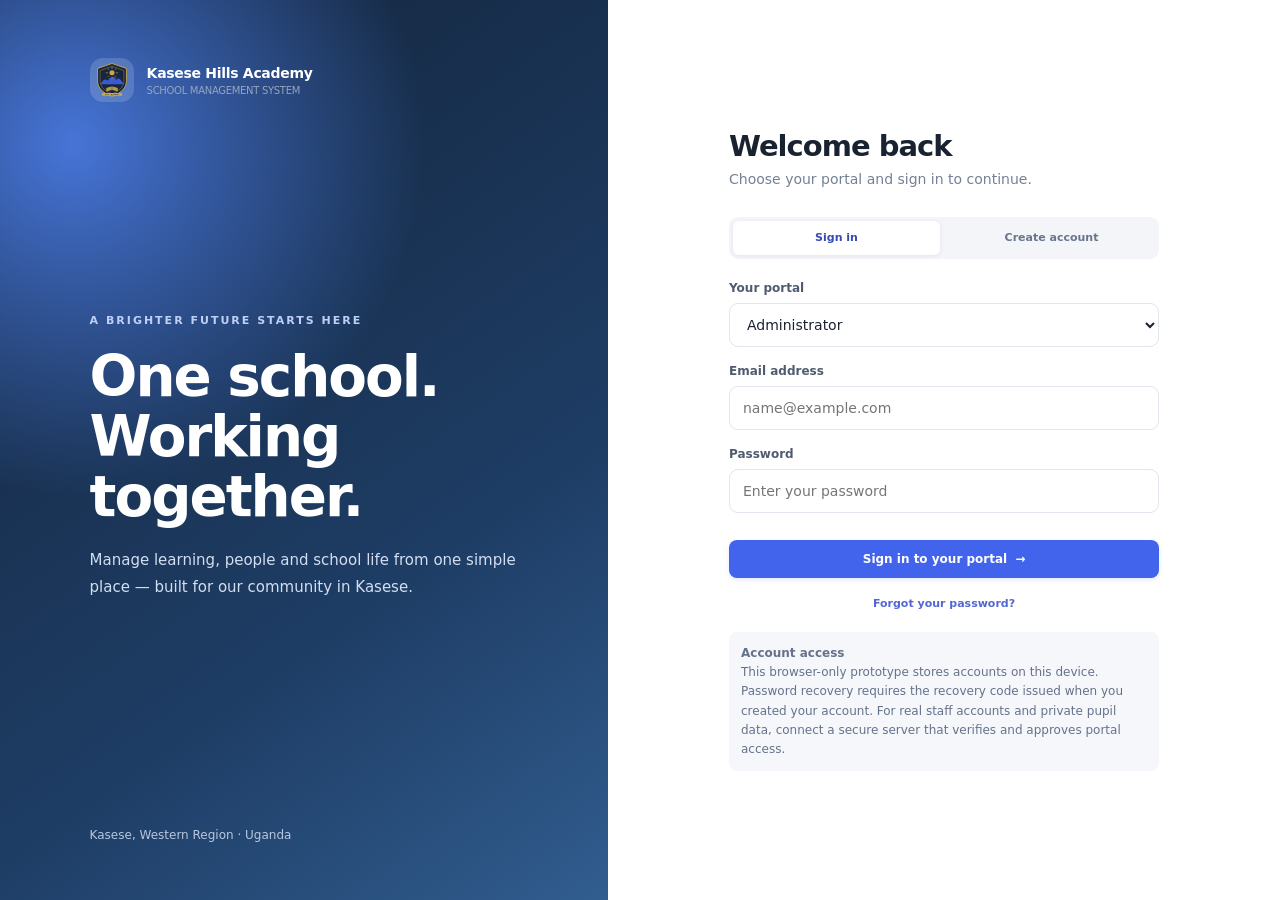
==== index.html @ 8a149b99 "edited edited" ====
<!doctype html>
<!--
  index.html — Kasese Hills Academy School Management System
  ============================================================
  This is the LOGIN / LANDING PAGE for the entire system.

  How it works:
  - shared.js is loaded first — it injects the CSS and defines all
    shared functions (auth, pages, modals, utilities).
  - initLogin() is called at the bottom of this file.
  - If the user already has an active session (sessionStorage), they
    are redirected straight to their portal without seeing this screen.
  - On successful sign-in or sign-up, saveLogin() redirects the browser
    to the matching portal-{role}.html file.

  Portal files:
    portal-admin.html       — Administrator
    portal-registrar.html   — Registrar (Admissions)
    portal-dos.html         — Director of Studies
    portal-accountant.html  — School Accountant
    portal-property.html    — Property Department
    portal-boarding.html    — Boarding & Hostel
-->
<html lang="en">
<head>
  <meta charset="utf-8">
  <meta name="viewport" content="width=device-width, initial-scale=1">
  <!-- Theme colour shown in the browser chrome on mobile -->
  <meta name="theme-color" content="#17263d">
  <title>Kasese Hills Academy | Sign In</title>
  <!--
    shared.js injects all CSS at runtime (see the injectStyles() IIFE at the
    top of that file), so no <style> block is needed here.
  -->
  <script src="shared.js"></script>
</head>
<body>
  <!--
    #root — the single mount point.
    loginScreen() (defined in shared.js) renders the full login UI into here.
  -->
  <div id="root"></div>

  <script>
    /*
     * Entry point for the login page.
     * initLogin() is defined in shared.js. It checks for an existing session
     * and either redirects to the correct portal or renders the login form.
     */
    initLogin();
  </script>
</body>
</html>
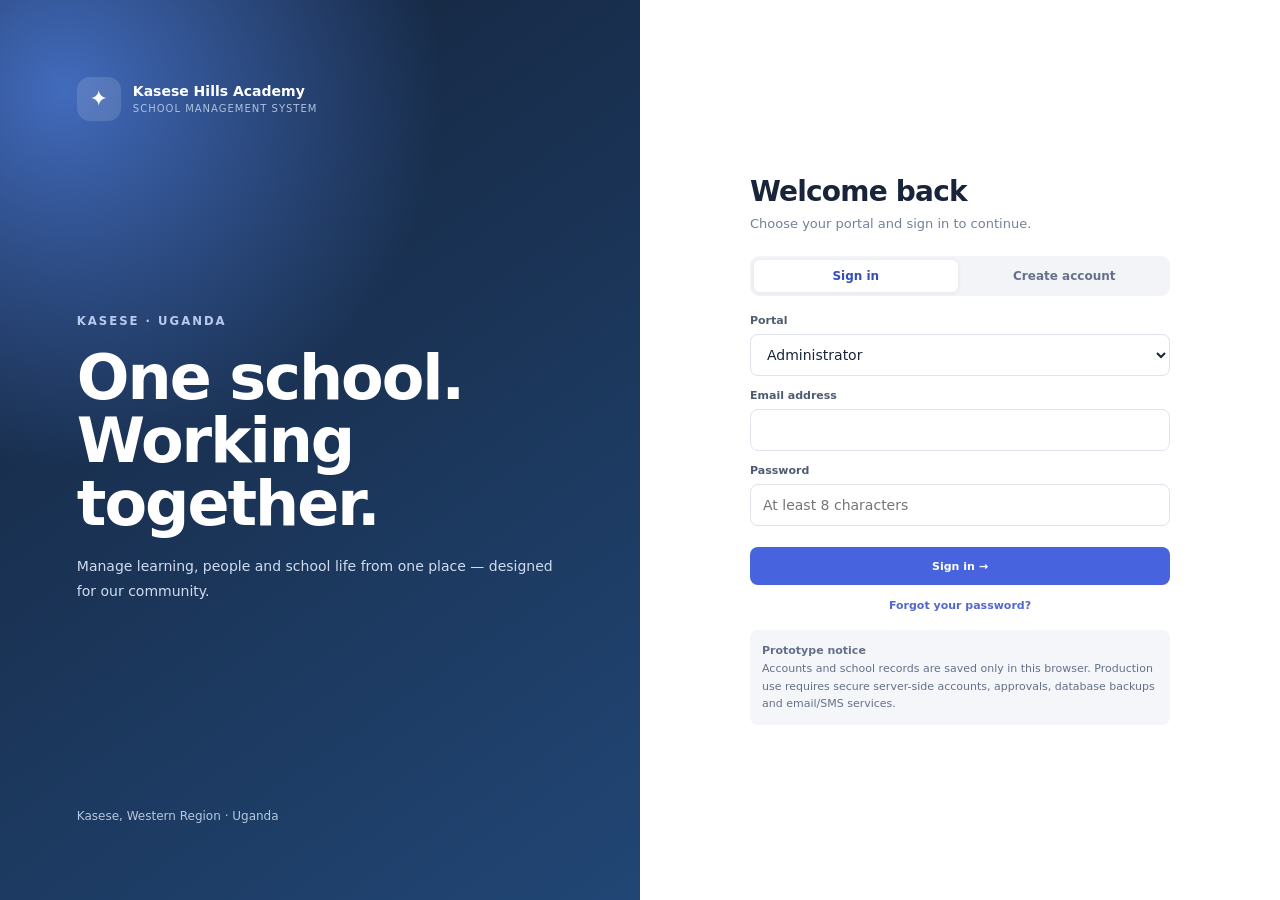
==== commit 244a8a8e: "edited edited" ====
--- a/index.html
+++ b/index.html
@@ -1,53 +1,288 @@
 <!doctype html>
-<!--
-  index.html — Kasese Hills Academy School Management System
-  ============================================================
-  This is the LOGIN / LANDING PAGE for the entire system.
-
-  How it works:
-  - shared.js is loaded first — it injects the CSS and defines all
-    shared functions (auth, pages, modals, utilities).
-  - initLogin() is called at the bottom of this file.
-  - If the user already has an active session (sessionStorage), they
-    are redirected straight to their portal without seeing this screen.
-  - On successful sign-in or sign-up, saveLogin() redirects the browser
-    to the matching portal-{role}.html file.
-
-  Portal files:
-    portal-admin.html       — Administrator
-    portal-registrar.html   — Registrar (Admissions)
-    portal-dos.html         — Director of Studies
-    portal-accountant.html  — School Accountant
-    portal-property.html    — Property Department
-    portal-boarding.html    — Boarding & Hostel
--->
 <html lang="en">
 <head>
   <meta charset="utf-8">
   <meta name="viewport" content="width=device-width, initial-scale=1">
-  <!-- Theme colour shown in the browser chrome on mobile -->
-  <meta name="theme-color" content="#17263d">
-  <title>Kasese Hills Academy | Sign In</title>
-  <!--
-    shared.js injects all CSS at runtime (see the injectStyles() IIFE at the
-    top of that file), so no <style> block is needed here.
-  -->
-  <script src="shared.js"></script>
+  <meta name="theme-color" content="#f6f7fb">
+  <title>Kasese Hills Academy | School Management</title>
+  <style>
+    :root{--ink:#17243a;--muted:#748198;--line:#e6eaf1;--paper:#fff;--canvas:#f6f7fb;--navy:#17263d;--blue:#4863de;--blue-soft:#eef1ff;--green:#168560;--green-soft:#e8f7f0;--amber:#a97015;--amber-soft:#fff5e5;--red:#bd4a4a;--red-soft:#fff0ef;--shadow:0 8px 26px #2034540b;font-family:Inter,ui-sans-serif,system-ui,-apple-system,BlinkMacSystemFont,"Segoe UI",sans-serif}
+    *{box-sizing:border-box}body{margin:0;color:var(--ink);background:var(--canvas);font-size:14px}button,input,select,textarea{font:inherit}button{cursor:pointer}button:disabled{cursor:not-allowed;opacity:.5}
+    .login{min-height:100vh;display:grid;grid-template-columns:1fr 1fr;background:#fff}.welcome{display:flex;flex-direction:column;justify-content:space-between;padding:clamp(28px,6vw,78px);color:white;background:radial-gradient(circle at 10% 10%,#426bbd 0,transparent 38%),linear-gradient(145deg,#14233a,#214675)}.brand{display:flex;gap:12px;align-items:center;font-weight:750}.crest{width:44px;height:44px;display:grid;place-items:center;border-radius:13px;background:#ffffff21;color:white;font-size:22px}.brand small{display:block;margin-top:4px;color:#afc2dc;font-size:10px;font-weight:500;letter-spacing:1px}.welcome-copy{max-width:480px}.welcome-copy small{color:#b9caef;text-transform:uppercase;letter-spacing:2px;font-weight:700}.welcome-copy h1{margin:18px 0;font-size:clamp(38px,5vw,62px);line-height:1.02;letter-spacing:-2px}.welcome-copy p{color:#d0ddf0;line-height:1.8}.welcome footer{color:#b7c8df;font-size:12px}.auth-wrap{display:grid;place-items:center;padding:35px 24px}.auth-card{width:min(100%,420px)}.auth-card h2{margin:0 0 8px;font-size:28px;letter-spacing:-.8px}.sub{margin:0 0 25px;color:var(--muted);font-size:13px}.auth-tabs{display:flex;gap:5px;padding:4px;margin-bottom:18px;border-radius:9px;background:#f2f4f8}.auth-tabs button{flex:1;padding:9px;border:0;border-radius:6px;color:#657187;background:transparent;font-size:12px;font-weight:650}.auth-tabs button.active{color:#344dbb;background:#fff;box-shadow:0 1px 5px #17263d13}
+    .field{display:grid;gap:7px;margin:13px 0}.field label{color:#4f5c70;font-size:11px;font-weight:650}.field input,.field select,.field textarea{width:100%;min-height:42px;padding:10px 12px;border:1px solid #dfe4ec;border-radius:8px;outline:0;color:var(--ink);background:white}.field textarea{min-height:82px;resize:vertical}.field input:focus,.field select:focus,.field textarea:focus{border-color:#8999eb;box-shadow:0 0 0 3px #edf0ff}.hint{color:var(--muted);font-size:10px;line-height:1.5}.auth-error{padding:10px 12px;border-radius:7px;color:var(--red);background:var(--red-soft);font-size:12px;line-height:1.5}.auth-note{margin-top:17px;padding:12px;border-radius:8px;color:#647087;background:#f4f6fa;font-size:11px;line-height:1.6}.btn{display:inline-flex;align-items:center;justify-content:center;gap:7px;min-height:38px;padding:0 13px;border:1px solid transparent;border-radius:8px;color:#fff;background:var(--blue);font-size:11px;font-weight:700}.btn:hover{background:#354fcd}.btn.full{width:100%;margin-top:8px}.btn.secondary{border-color:var(--line);color:#536078;background:#fff}.btn.secondary:hover{background:#f8f9fc}.btn.danger{border-color:#f3d6d4;color:var(--red);background:#fff}.btn.small{min-height:30px;padding:0 9px;font-size:10px}
+    .auth-link{display:block;margin:13px auto 0;border:0;color:#5367d1;background:transparent;font-size:11px;font-weight:650}.codebox{margin:17px 0;padding:17px;border:1px dashed #9baaf4;border-radius:9px;color:#263b77;background:#f5f6ff;text-align:center;font-size:19px;font-weight:750;letter-spacing:1px;overflow-wrap:anywhere}.warn{padding:11px 13px;border-radius:8px;color:#795923;background:#fff7e8;font-size:11px;line-height:1.6}
+    .app{min-height:100vh}.sidebar{position:fixed;inset:0 auto 0 0;z-index:5;display:flex;flex-direction:column;width:246px;padding:18px 13px 14px;color:#dce4f1;background:var(--navy);transition:transform .2s}.sidebar .brand{padding:0 7px 18px;border-bottom:1px solid #ffffff1b;font-size:12px}.sidebar .crest{width:39px;height:39px;background:#314b70}.portal-name{margin:17px 9px 9px;color:#9cabc0;text-transform:uppercase;letter-spacing:1.5px;font-size:10px;font-weight:700}.nav-list{overflow:auto}.nav-group{padding:12px 9px 4px;color:#8193ad;text-transform:uppercase;letter-spacing:1.1px;font-size:9px;font-weight:750}.nav-item{width:100%;display:flex;align-items:center;gap:10px;padding:9px;border:0;border-radius:7px;margin:2px 0;text-align:left;color:#bac5d6;background:transparent;font-size:11px}.nav-item:hover{color:white;background:#ffffff10}.nav-item.active{color:white;background:#2b3d59;box-shadow:inset 3px 0 #8296ff}.nav-ico{width:18px;text-align:center;font-size:14px}.side-bottom{margin-top:auto;padding-top:10px;border-top:1px solid #ffffff1b}.user-mini{display:flex;align-items:center;gap:9px;padding:8px 5px 11px}.avatar{width:34px;height:34px;flex:0 0 auto;display:grid;place-items:center;border-radius:50%;overflow:hidden;color:#354ba6;background:#e9ecff;font-size:10px;font-weight:750}.avatar img{width:100%;height:100%;object-fit:cover}.user-mini strong{display:block;color:#fff;font-size:11px}.user-mini small{display:block;margin-top:3px;color:#9babc1;font-size:9px}.main{min-height:100vh;margin-left:246px}.topbar{height:64px;display:flex;align-items:center;justify-content:space-between;padding:0 27px;border-bottom:1px solid var(--line);background:#fff}.top-left,.top-right{display:flex;align-items:center;gap:10px}.crumb{color:var(--muted);font-size:11px}.crumb strong{color:var(--ink)}.icon-btn{width:33px;height:33px;border:1px solid var(--line);border-radius:8px;color:#58677d;background:#fff}.mobile-menu{display:none}.back-btn:disabled{opacity:.45}.today{color:var(--muted);font-size:10px}.content{max-width:1500px;padding:26px 28px 42px;margin:auto}.page-head{display:flex;align-items:flex-end;justify-content:space-between;gap:14px;margin-bottom:19px}.page-head h1{margin:0;font-size:23px;letter-spacing:-.6px}.page-head p{margin:5px 0 0;color:var(--muted);font-size:11px}.actions{display:flex;gap:8px}.stats{display:grid;grid-template-columns:repeat(4,minmax(0,1fr));gap:12px;margin-bottom:15px}.stat,.panel{min-width:0;border:1px solid #edf0f4;border-radius:10px;background:var(--paper);box-shadow:var(--shadow)}.stat{padding:15px}.stat-label{color:var(--muted);font-size:10px}.stat strong{display:block;margin:9px 0 5px;font-size:22px;letter-spacing:-.5px}.stat small{color:#909aac;font-size:9px}.grid2{display:grid;grid-template-columns:minmax(0,1.5fr) minmax(255px,.8fr);gap:14px;margin-bottom:14px}.panel{padding:16px}.panel-head{display:flex;align-items:center;justify-content:space-between;gap:10px;margin-bottom:13px}.panel-head h2{margin:0;font-size:13px}.panel-head small{color:var(--muted);font-size:10px}.activities{display:grid}.activity{display:grid;grid-template-columns:28px 1fr;gap:9px;padding:9px 0;border-bottom:1px solid #f0f2f6}.activity:last-child{border:0}.activity-icon{width:27px;height:27px;display:grid;place-items:center;border-radius:8px;color:#5163c1;background:var(--blue-soft)}.activity p{margin:0;color:#596579;font-size:10px;line-height:1.5}.activity time{color:#99a3b1;font-size:9px}.bars{display:grid;gap:11px}.barline{display:grid;grid-template-columns:110px 1fr 52px;align-items:center;gap:9px;color:#67748a;font-size:10px}.bar-track{height:8px;border-radius:8px;background:#eef0f5}.bar-fill{height:100%;border-radius:8px;background:#526ce3}.barline strong{text-align:right;color:#28364c;font-size:10px}.notice{margin-bottom:13px;padding:11px 13px;border-radius:8px;color:#69552f;background:#fff7e8;font-size:10px;line-height:1.55}.table-panel{padding:0;overflow:hidden}.table-toolbar{display:flex;align-items:center;justify-content:space-between;gap:10px;padding:14px 15px}.table-toolbar h2{margin:0;font-size:12px}.filters{display:flex;gap:7px}.search{width:min(220px,36vw);min-height:31px;padding:6px 9px;border:1px solid var(--line);border-radius:7px;font-size:10px}.table-scroll{overflow:auto}table{width:100%;border-collapse:collapse;text-align:left;white-space:nowrap}th{padding:9px 13px;border-block:1px solid #f0f2f5;color:#8591a1;background:#fafbfd;text-transform:uppercase;letter-spacing:.4px;font-size:9px}td{padding:10px 13px;border-bottom:1px solid #f0f2f5;color:#536177;font-size:10px}tbody tr:last-child td{border-bottom:0}.person{display:flex;align-items:center;gap:8px}.person strong{display:block;color:#26344a;font-size:10px}.person small{display:block;margin-top:3px;color:#96a0ae;font-size:9px}.badge{display:inline-flex;padding:4px 7px;border-radius:99px;color:var(--green);background:var(--green-soft);font-size:9px;font-weight:700}.badge.warn{color:var(--amber);background:var(--amber-soft)}.badge.bad{color:var(--red);background:var(--red-soft)}.empty{padding:34px 15px;text-align:center;color:var(--muted);font-size:11px}.empty strong{display:block;margin-bottom:5px;color:#36445a}    .cards{display:grid;grid-template-columns:repeat(3,minmax(0,1fr));gap:12px}.module-card h3{margin:7px 0;font-size:12px}.module-card p{color:var(--muted);font-size:10px;line-height:1.5}.watermark-preview{position:relative;overflow:hidden;min-height:280px;padding:28px;border:1px solid #dfe4ec;background:white}.report-watermark{position:absolute;top:50%;left:50%;z-index:0;width:165px;height:190px;transform:translate(-50%,-50%) rotate(-20deg);opacity:.075;pointer-events:none}.report-header,.report-body,.report-table,.report-signatures{position:relative;z-index:1}.report-header{text-align:center;border-bottom:2px solid #233957;padding-bottom:15px}.report-header h2{margin:8px 0;font-size:19px}.report-body{display:flex;gap:20px;margin-top:20px}.passport{width:90px;height:110px;display:grid;place-items:center;border:1px dashed #aeb7c7;color:#8893a4;font-size:10px;text-align:center}.report-table{width:100%}.report-table td,.report-table th{padding:8px;border:1px solid #e6eaf0}.modal-backdrop{position:fixed;inset:0;z-index:20;display:grid;place-items:center;padding:18px;background:#14213780}.modal{width:min(100%,640px);max-height:92vh;overflow:auto;border-radius:12px;background:#fff;box-shadow:0 18px 55px #101d3340}.modal-head{display:flex;justify-content:space-between;align-items:center;padding:15px 18px;border-bottom:1px solid var(--line)}.modal-head h2{margin:0;font-size:15px}.modal-body{padding:6px 18px 17px}.form-grid{display:grid;grid-template-columns:1fr 1fr;gap:0 12px}.form-grid .full{grid-column:1/-1}.modal-actions{display:flex;justify-content:flex-end;gap:8px;padding-top:11px}.toast{position:fixed;z-index:40;bottom:20px;left:50%;transform:translateX(-50%);padding:11px 15px;border-radius:8px;color:#fff;background:#24354e;font-size:11px;box-shadow:var(--shadow)}.recovery-screen{min-height:100vh;display:grid;place-items:center;padding:20px}.recovery-card{width:min(100%,460px);padding:24px;border:1px solid var(--line);border-radius:12px;background:#fff}.photo-upload{display:flex;align-items:center;gap:12px}.photo-preview{width:50px;height:50px;border-radius:50%;object-fit:cover;background:#eef0f7}
+    @media(max-width:1000px){.sidebar{width:220px}.main{margin-left:220px}.content{padding:22px 18px}.stats{grid-template-columns:repeat(2,1fr)}.grid2{grid-template-columns:1fr}.cards{grid-template-columns:repeat(2,1fr)}}
+    @media(max-width:680px){.login{grid-template-columns:1fr}.welcome{min-height:220px;padding:24px}.welcome-copy{margin:32px 0 18px}.welcome-copy h1{font-size:34px;margin:11px 0}.welcome-copy p{font-size:12px;margin:0}.welcome footer{display:none}.auth-wrap{align-items:start;padding:26px 20px}.sidebar{width:250px;transform:translateX(-100%)}.sidebar.open{transform:translateX(0);box-shadow:10px 0 35px #101d3355}.main{margin-left:0}.topbar{height:58px;padding:0 13px}.mobile-menu{display:inline-grid;place-items:center}.today{display:none}.content{padding:19px 13px 30px}.page-head{align-items:flex-start;flex-direction:column}.page-head h1{font-size:21px}.stats{gap:8px}.stat{padding:12px}.stat strong{font-size:19px}.cards{grid-template-columns:1fr 1fr}.filters{width:100%}.table-toolbar{align-items:flex-start;flex-direction:column}.search{width:100%}.top-left{gap:6px}.crumb{font-size:10px}}
+    @media print{body{background:white}.sidebar,.topbar,.page-head,.no-print,.toast{display:none!important}.main{margin:0}.content{max-width:none;padding:0}.panel,.watermark-preview{box-shadow:none;border:0}.table-panel{overflow:visible}.table-scroll{overflow:visible}table{white-space:normal}th,td{font-size:9px}.watermark-preview{min-height:0}.modal-backdrop{display:none!important}}
+  </style>
 </head>
 <body>
-  <!--
-    #root — the single mount point.
-    loginScreen() (defined in shared.js) renders the full login UI into here.
-  -->
   <div id="root"></div>
+  <script>
+  (() => {
+    "use strict";
+    // Portal definitions are also the permission map: each role gets only
+    // the pages and record types assigned to that department.
+    const ROLES = {
+      admin:{label:"Administrator",title:"School Administrator",initials:"AD",groups:{
+        "School overview":["Overview","Portal access"],
+        "People & learning":["Students","Teachers","Classes","Subjects","Marks","Student attendance","Teacher attendance","Timetables","Examinations","Report cards"],
+        "Finance":["Fees structure","Invoices","Payments","Scholarships","Financial reports"],
+        "Property & transport":["Books","Book categories","Buses","Drivers","Routes","Transport assignments"],
+        "Boarding":["Dormitories","Beds","Boarding assignments","House masters"]
+      }},
+      registrar:{label:"Registrar",title:"Admissions Registrar",initials:"RG",groups:{"Admissions":["Overview","Students","Student transfers"]}},
+      dos:{label:"Director of Studies",title:"Director of Studies",initials:"DOS",groups:{"Teaching & academics":["Overview","Teachers","Classes","Subjects","Marks","Student attendance","Teacher attendance","Timetables","Examinations","Report cards"]}},
+      accountant:{label:"Accountant",title:"School Accountant",initials:"AC",groups:{"School finances":["Overview","Fees structure","Invoices","Payments","Scholarships","Financial reports"]}},
+      property:{label:"Property Department",title:"Property Officer",initials:"PR",groups:{"Property & transport":["Overview","Books","Book categories","Buses","Drivers","Routes","Transport assignments"]}},
+      boarding:{label:"Boarding & Hostel",title:"Boarding Officer",initials:"BO",groups:{"Boarding house":["Overview","Dormitories","Beds","Boarding assignments","House masters"]}}
+    };
+    // A module definition describes its local-storage collection, add form,
+    // input fields, and table columns. This keeps all department CRUD screens
+    // on the same rendering and validation path.
+    const DEFINITIONS = {
+      Students:{key:"students",module:"Students",add:"Register pupil",noun:"pupil",fields:[["name","Pupil full name","text",1],["admission","Admission number","text",1],["gender","Gender","select",1,["Female","Male"]],["class","Class","select",1,["P.1","P.2","P.3","P.4","P.5","P.6","P.7"]],["stream","Stream","select",1,["A","B"]],["guardian","Parent / guardian","text",1],["phone","Parent phone","tel",1],["address","Home address / village","text"],["medical","Medical information / allergies","textarea"],["photo","Pupil passport photo","photo"],["status","Enrollment status","select",1,["Active","Transferred","Inactive"]]],columns:[["name","Pupil"],["admission","Admission no."],["class","Class"],["stream","Stream"],["guardian","Parent / guardian"],["phone","Contact"],["status","Status"]]},
+      Teachers:{key:"teachers",module:"Teachers",add:"Register teacher",noun:"teacher",fields:[["name","Full name","text",1],["staffId","Staff ID","text",1],["subjects","Subjects taught","text",1],["classes","Classes assigned","text",1],["phone","Phone number","tel",1],["email","Email address","email"],["photo","Teacher profile photo","photo"],["status","Status","select",1,["Active","On leave","Inactive"]]],columns:[["name","Teacher"],["staffId","Staff ID"],["subjects","Subjects"],["classes","Classes"],["phone","Contact"],["status","Status"]]},
+      Classes:{key:"classes",module:"Classes",add:"Create class / stream",noun:"class",fields:[["class","Class name","select",1,["P.1","P.2","P.3","P.4","P.5","P.6","P.7"]],["stream","Stream","text",1],["teacher","Class teacher","text"],["capacity","Pupil capacity","number"],["room","Classroom","text"]],columns:[["class","Class"],["stream","Stream"],["teacher","Class teacher"],["capacity","Capacity"],["room","Room"]]},
+      Subjects:{key:"subjects",module:"Subjects",add:"Add subject",noun:"subject",fields:[["name","Subject name","text",1],["code","Subject code","text",1],["classes","Classes taught","text",1],["teacher","Assigned teacher","text"],["periods","Periods per week","number"]],columns:[["name","Subject"],["code","Code"],["classes","Classes"],["teacher","Teacher"],["periods","Periods / week"]]},
+      Marks:{key:"marks",module:"Marks",add:"Enter marks",noun:"assessment mark",fields:[["admission","Pupil admission no.","text",1],["class","Class & stream","text",1],["subject","Subject","text",1],["assessment","Assessment","text",1],["score","Score","number",1],["outOf","Maximum score","number",1]],columns:[["admission","Pupil"],["class","Class"],["subject","Subject"],["assessment","Assessment"],["score","Score"],["outOf","Out of"],["grade","Grade"]]},
+      "Student attendance":{key:"attendance",module:"Student attendance",add:"Mark pupil attendance",noun:"attendance record",fields:[["date","Date","date",1],["admission","Pupil admission no.","text",1],["name","Pupil name","text",1],["class","Class & stream","text",1],["time","Check-in time","time"],["status","Attendance","select",1,["Present","Absent","Late"]]],columns:[["date","Date"],["name","Pupil"],["admission","Admission no."],["class","Class"],["time","Check-in"],["status","Status"]]},
+      "Teacher attendance":{key:"teacherAttendance",module:"Teacher attendance",add:"Mark teacher attendance",noun:"teacher attendance record",fields:[["date","Date","date",1],["name","Teacher name","text",1],["staffId","Staff ID","text",1],["time","Check-in time","time"],["status","Attendance","select",1,["Present","Absent","Late","On leave"]]],columns:[["date","Date"],["name","Teacher"],["staffId","Staff ID"],["time","Check-in"],["status","Status"]]},
+      Timetables:{key:"timetables",module:"Timetables",add:"Add timetable lesson",noun:"timetable lesson",fields:[["type","Timetable type","select",1,["Class","Teacher","Subject"]],["day","Day","select",1,["Monday","Tuesday","Wednesday","Thursday","Friday","Saturday"]],["period","Period / time","text",1],["class","Class & stream","text",1],["subject","Subject","text",1],["teacher","Teacher","text",1],["room","Room","text"]],columns:[["type","Type"],["day","Day"],["period","Period"],["class","Class"],["subject","Subject"],["teacher","Teacher"],["room","Room"]]},
+      Examinations:{key:"examinations",module:"Examinations",add:"Schedule examination",noun:"examination",fields:[["name","Exam / assessment","text",1],["class","Class & stream","text",1],["subject","Subject","text",1],["date","Date","date",1],["start","Start time","time",1],["end","End time","time"],["room","Exam room","text"],["invigilator","Invigilator","text"]],columns:[["name","Examination"],["class","Class"],["subject","Subject"],["date","Date"],["start","Starts"],["end","Ends"],["room","Room"],["invigilator","Invigilator"]]},
+      "Fees structure":{key:"fees",module:"Fees structure",add:"Add fees structure",noun:"fees structure",fields:[["name","Structure name","text",1],["class","Class / category","text",1],["term","Term","text",1],["tuition","Tuition (UGX)","number",1],["boarding","Boarding (UGX)","number"],["transport","Transport (UGX)","number"],["due","Due date","date"]],columns:[["name","Structure"],["class","Class"],["term","Term"],["tuition","Tuition · UGX"],["boarding","Boarding · UGX"],["transport","Transport · UGX"],["due","Due date"]]},
+      Invoices:{key:"invoices",module:"Invoices",add:"Create invoice",noun:"invoice",fields:[["admission","Pupil admission no.","text",1],["name","Pupil name","text",1],["class","Class & stream","text",1],["term","Term","text",1],["amount","Invoice amount (UGX)","number",1],["due","Due date","date",1],["status","Status","select",1,["Unpaid","Part-paid","Paid"]]],columns:[["name","Pupil"],["admission","Admission no."],["class","Class"],["term","Term"],["amount","Amount · UGX"],["due","Due"],["status","Status"]]},
+      Payments:{key:"payments",module:"Payments",add:"Record payment",noun:"payment",fields:[["name","Pupil name","text",1],["admission","Admission number","text",1],["reference","Receipt number","text",1],["amount","Amount (UGX)","number",1],["method","Payment method","select",1,["Cash","Mobile Money","Bank","Other"]],["date","Payment date","date",1],["status","Status","select",1,["Paid","Part-paid"]]],columns:[["date","Date"],["name","Pupil"],["reference","Receipt no."],["amount","Amount · UGX"],["method","Method"],["status","Status"]]},
+      Scholarships:{key:"scholarships",module:"Scholarships",add:"Add discount / scholarship",noun:"scholarship",fields:[["name","Pupil name","text",1],["admission","Admission number","text",1],["type","Type","select",1,["Scholarship","Discount","Bursary","Staff discount"]],["amount","Amount (UGX)","number",1],["term","Term","text",1],["notes","Reason / notes","textarea"]],columns:[["name","Pupil"],["admission","Admission no."],["type","Type"],["amount","Amount · UGX"],["term","Term"],["notes","Notes"]]},
+      Books:{key:"books",module:"Books",add:"Register book",noun:"book",fields:[["title","Book title","text",1],["category","Book category","text",1],["isbn","ISBN / asset code","text"],["quantity","Number of copies","number",1],["location","Location","text"],["status","Stock status","select",1,["In stock","Low stock","Checked out"]]],columns:[["title","Book"],["category","Category"],["isbn","ISBN / code"],["quantity","Copies"],["location","Location"],["status","Status"]]},
+      "Book categories":{key:"bookCategories",module:"Book categories",add:"Add book category",noun:"book category",fields:[["name","Category name","text",1],["description","Description","textarea"]],columns:[["name","Category"],["description","Description"]]},
+      Buses:{key:"buses",module:"Buses",add:"Register bus",noun:"bus",fields:[["registration","Registration number","text",1],["model","Bus model","text",1],["capacity","Seat capacity","number",1],["route","Assigned route","text"],["status","Vehicle status","select",1,["Active","Maintenance","Inactive"]]],columns:[["registration","Registration"],["model","Model"],["capacity","Seats"],["route","Route"],["status","Status"]]},
+      Drivers:{key:"drivers",module:"Drivers",add:"Register driver",noun:"driver",fields:[["name","Driver full name","text",1],["license","Driving licence no.","text",1],["phone","Phone number","tel",1],["bus","Assigned bus","text"],["photo","Driver photo","photo"],["status","Status","select",1,["Active","On leave","Inactive"]]],columns:[["name","Driver"],["license","Licence"],["phone","Contact"],["bus","Bus"],["status","Status"]]},
+      Routes:{key:"routes",module:"Routes",add:"Create bus route",noun:"route",fields:[["name","Route name","text",1],["driver","Driver","text",1],["bus","Bus registration","text",1],["pickup","Pickup points","textarea",1],["dropoff","Drop-off points","textarea",1],["fee","Transport fee (UGX)","number"]],columns:[["name","Route"],["driver","Driver"],["bus","Bus"],["pickup","Pickup points"],["dropoff","Drop-off points"],["fee","Fee · UGX"]]},
+      "Transport assignments":{key:"transport",module:"Transport assignments",add:"Assign pupil to bus",noun:"transport assignment",fields:[["name","Pupil name","text",1],["admission","Admission no.","text",1],["route","Route","text",1],["pickup","Pickup point","text",1],["dropoff","Drop-off point","text",1],["fee","Transport fee (UGX)","number"],["status","Status","select",1,["Assigned","Pending","Inactive"]]],columns:[["name","Pupil"],["admission","Admission no."],["route","Route"],["pickup","Pickup"],["dropoff","Drop-off"],["fee","Fee · UGX"],["status","Status"]]},
+      Dormitories:{key:"dormitories",module:"Dormitories",add:"Create dormitory",noun:"dormitory",fields:[["name","Dormitory name","text",1],["gender","Accommodation","select",1,["Boys","Girls"]],["capacity","Bed capacity","number",1],["master","House master / matron","text"],["fee","Boarding fee (UGX)","number"]],columns:[["name","Dormitory"],["gender","For"],["capacity","Beds"],["master","House master / matron"],["fee","Fee · UGX"]]},
+      Beds:{key:"beds",module:"Beds",add:"Add bed",noun:"bed",fields:[["dormitory","Dormitory","text",1],["bedNumber","Bed number","text",1],["status","Status","select",1,["Available","Occupied","Maintenance"]]],columns:[["dormitory","Dormitory"],["bedNumber","Bed no."],["status","Status"]]},
+      "Boarding assignments":{key:"boarding",module:"Boarding assignments",add:"Assign pupil to bed",noun:"boarding assignment",fields:[["name","Pupil name","text",1],["admission","Admission number","text",1],["dormitory","Dormitory","text",1],["bed","Bed number","text",1],["fee","Boarding fee (UGX)","number",1],["term","Term","text",1],["status","Status","select",1,["Assigned","Pending","Left"]]],columns:[["name","Pupil"],["admission","Admission no."],["dormitory","Dormitory"],["bed","Bed"],["fee","Fee · UGX"],["term","Term"],["status","Status"]]},
+      "House masters":{key:"houseMasters",module:"House masters",add:"Register house master / matron",noun:"house master / matron",fields:[["name","Full name","text",1],["role","Role","select",1,["House master","Matron"]],["dormitory","Assigned dormitory","text",1],["phone","Phone number","tel",1],["photo","Profile photo","photo"],["status","Status","select",1,["Active","On leave"]]],columns:[["name","Staff member"],["role","Role"],["dormitory","Dormitory"],["phone","Contact"],["status","Status"]]}
+    };
+    // Non-administrator roles can manage their department; Administrator
+    // can inspect and manage records from every department.
+    const ROLE_MODULES={admin:Object.keys(DEFINITIONS),registrar:["Students"],dos:["Teachers","Classes","Subjects","Marks","Student attendance","Teacher attendance","Timetables","Examinations","Report cards"],accountant:["Fees structure","Invoices","Payments","Scholarships","Financial reports"],property:["Books","Book categories","Buses","Drivers","Routes","Transport assignments"],boarding:["Dormitories","Beds","Boarding assignments","House masters"]};
+    const ICONS={"Overview":"⌂","Portal access":"⚿","Students":"♙","Teachers":"♧","Classes":"▤","Subjects":"▧","Marks":"✎","Student attendance":"◷","Teacher attendance":"◷","Timetables":"▦","Examinations":"✎","Report cards":"▤","Fees structure":"＄","Invoices":"▤","Payments":"＄","Scholarships":"☆","Financial reports":"▥","Books":"▤","Book categories":"▤","Buses":"▣","Drivers":"♙","Routes":"↗","Transport assignments":"♙","Dormitories":"▥","Beds":"▦","Boarding assignments":"♙","House masters":"♧"};
+    // Prototype state lives in this browser. A production deployment should
+    // replace localStorage with an authenticated, backed-up server database.
+    let db={},accounts=[],customFields=[],role="",user={},page="Overview",history=[],query="",authMode="signin",authError="",selectedRole="admin",recoveryContext=null,portalPreview="";
+    const root=document.getElementById("root");
+    const esc=value=>String(value??"").replace(/[&<>"']/g,c=>({"&":"&amp;","<":"&lt;",">":"&gt;",'"':"&quot;","'":"&#39;"}[c]));
+    const today=()=>new Date().toISOString().slice(0,10);
+    const initials=name=>String(name||"").trim().split(/\s+/).slice(0,2).map(part=>part[0]||"").join("").toUpperCase();
+    function loadJSON(key,fallback){try{const value=JSON.parse(localStorage.getItem(key)||"null");return value??fallback}catch(error){console.error("Could not read "+key,error);return fallback}}
+    db=loadJSON("kasese-school-data",{});
+    Object.values(DEFINITIONS).forEach(def=>{if(!Array.isArray(db[def.key]))db[def.key]=[]});
+    accounts=loadJSON("kasese-school-accounts",[]);if(!Array.isArray(accounts))accounts=[];
+    // Normalize records/accounts saved by the earlier prototype version so
+    // changing the interface does not silently lose pupil and staff details.
+    db.students=db.students.map(row=>({...row,admission:row.admission||row.id||"",guardian:row.guardian||row.parent||"",status:row.status||"Active"}));
+    db.teachers=db.teachers.map(row=>({...row,staffId:row.staffId||row.id||"",subjects:row.subjects||row.subject||"",classes:row.classes||row.class||"",status:row.status||"Active"}));
+    db.payments=db.payments.map(row=>({...row,reference:row.reference||row.id||"",amount:amountNumber(row.amount)}));
+    accounts=accounts.map(account=>({...account,name:account.name||account.fullName||"School user"}));
+    customFields=loadJSON("kasese-school-custom-fields",[]);if(!Array.isArray(customFields))customFields=[];
+    function saveDB(){try{localStorage.setItem("kasese-school-data",JSON.stringify(db));return true}catch(error){console.error("Could not save school records",error);toast("Could not save. Browser storage may be full.");return false}}
+    function amountNumber(value){return Number(String(value??"").replace(/[^\d.-]/g,""))||0}
+    function persistAccounts(){try{localStorage.setItem("kasese-school-accounts",JSON.stringify(accounts));return true}catch(error){console.error("Could not save account data",error);throw new Error("Could not save to this browser. Check available storage.")}}
+    function toast(message){document.querySelector(".toast")?.remove();const el=document.createElement("div");el.className="toast";el.textContent=message;document.body.appendChild(el);setTimeout(()=>el.remove(),3200)}
+    function randCode(){return Array.from(crypto.getRandomValues(new Uint8Array(16)),b=>b.toString(16).padStart(2,"0")).join("").toUpperCase()}
+    function hex(bytes){return Array.from(new Uint8Array(bytes),b=>b.toString(16).padStart(2,"0")).join("")}
+    // Hash passwords rather than storing the plain text in the prototype.
+    async function hashPassword(password,salt){if(!crypto?.subtle)throw Error("Password protection is unavailable in this browser. Open the app through localhost.");const enc=new TextEncoder(),key=await crypto.subtle.importKey("raw",enc.encode(password),"PBKDF2",false,["deriveBits"]);return hex(await crypto.subtle.deriveBits({name:"PBKDF2",salt:enc.encode(salt),iterations:150000,hash:"SHA-256"},key,256))}
 
-  <script>
-    /*
-     * Entry point for the login page.
-     * initLogin() is defined in shared.js. It checks for an existing session
-     * and either redirects to the correct portal or renders the login form.
-     */
-    initLogin();
+    // Render sign-in, account creation, and recovery forms from one shared UI.
+    function loginScreen(){
+      const signup=authMode==="signup",forgot=authMode==="forgot";
+      root.innerHTML=`<main class="login"><section class="welcome"><div class="brand"><span class="crest">✦</span><span>Kasese Hills Academy<small>SCHOOL MANAGEMENT SYSTEM</small></span></div><div class="welcome-copy"><small>Kasese · Uganda</small><h1>One school.<br>Working together.</h1><p>Manage learning, people and school life from one place — designed for our community.</p></div><footer>Kasese, Western Region · Uganda</footer></section><section class="auth-wrap"><div class="auth-card">
+        <h2>${signup?"Create your account":forgot?"Reset your password":"Welcome back"}</h2><p class="sub">${signup?"Create an account for your school portal.":forgot?"Enter your portal details and saved recovery code.":"Choose your portal and sign in to continue."}</p>
+        ${forgot?"":`<div class="auth-tabs"><button type="button" data-auth="signin" class="${!signup?"active":""}">Sign in</button><button type="button" data-auth="signup" class="${signup?"active":""}">Create account</button></div>`}
+        <form id="authForm" novalidate><div class="field"><label for="authRole">Portal</label><select id="authRole" name="role">${Object.entries(ROLES).map(([key,item])=>`<option value="${key}" ${selectedRole===key?"selected":""}>${esc(item.label)}</option>`).join("")}</select></div>
+        ${signup?`<div class="field"><label for="fullName">Full name</label><input id="fullName" name="fullName" maxlength="80" autocomplete="name" required></div>`:""}
+        <div class="field"><label for="email">Email address</label><input id="email" name="email" type="email" maxlength="254" autocomplete="email" required></div>
+        ${forgot?`<div class="field"><label for="recoveryCode">Recovery code</label><input id="recoveryCode" name="recoveryCode" autocomplete="off" autocapitalize="characters" required><small class="hint">Use the code shown when your account was created or last recovered.</small></div>`:""}
+        <div class="field"><label for="password">${forgot?"New password":"Password"}</label><input id="password" name="password" type="password" minlength="8" autocomplete="${signup||forgot?"new-password":"current-password"}" placeholder="At least 8 characters" required></div>
+        ${signup||forgot?`<div class="field"><label for="confirmPassword">Confirm password</label><input id="confirmPassword" name="confirmPassword" type="password" minlength="8" autocomplete="new-password" required></div>`:""}
+        ${authError?`<p class="auth-error" role="alert">${esc(authError)}</p>`:""}
+        <button class="btn full" type="submit">${signup?"Create account":forgot?"Reset password":"Sign in"} →</button></form>
+        ${forgot?`<button class="auth-link" data-auth="signin">Back to sign in</button>`:!signup?`<button class="auth-link" data-auth="forgot">Forgot your password?</button>`:""}
+        <div class="auth-note"><strong>Prototype notice</strong><br>Accounts and school records are saved only in this browser. Production use requires secure server-side accounts, approvals, database backups and email/SMS services.</div>
+      </div></section></main>`;
+      root.querySelectorAll("[data-auth]").forEach(button=>button.addEventListener("click",()=>{authMode=button.dataset.auth;authError="";loginScreen()}));
+      root.querySelector("#authRole").addEventListener("change",event=>selectedRole=event.target.value);
+      root.querySelector("#authForm").addEventListener("submit",authenticate);
+    }
+    // Show the one-time recovery code, but persist only its salted hash.
+    function showRecovery(code,account,title){
+      recoveryContext={code,account};
+      root.innerHTML=`<main class="recovery-screen"><section class="recovery-card"><div class="brand"><span class="crest" style="background:#1e3d65">✦</span><span>Kasese Hills Academy<small>SCHOOL ACCOUNT RECOVERY</small></span></div><h2 style="margin-top:24px">Save your recovery code</h2><p class="sub">${esc(title)}. This code is shown once. Keep it private and store it somewhere safe.</p><div class="warn">Anyone with this code can reset this portal account’s password. Do not share it.</div><div class="codebox" id="shownRecoveryCode">${esc(code)}</div><div class="actions"><button class="btn secondary" id="copyRecovery">Copy code</button><button class="btn" id="finishRecovery">I saved it — continue →</button></div></section></main>`;
+      root.querySelector("#copyRecovery").addEventListener("click",async()=>{try{await navigator.clipboard.writeText(code);toast("Recovery code copied.")}catch(error){toast("Select and copy the recovery code.")}});
+      root.querySelector("#finishRecovery").addEventListener("click",()=>{if(!recoveryContext)return;const context=recoveryContext;recoveryContext=null;sessionStorage.setItem("kha-role",context.account.role);sessionStorage.setItem("kha-user",JSON.stringify({name:context.account.name,email:context.account.email}));role=context.account.role;user=context.account;page="Overview";history=[];render()});
+    }
+    // Create a role-specific account, verify a sign-in, or reset a password
+    // using the account's recovery code.
+    async function authenticate(event){
+      event.preventDefault();const form=event.currentTarget,data=new FormData(form),mode=authMode;selectedRole=String(data.get("role")||"");const roleKey=selectedRole,email=String(data.get("email")||"").trim().toLowerCase(),password=String(data.get("password")||"");authError="";
+      if(!ROLES[roleKey]||!/^[^\s@]+@[^\s@]+\.[^\s@]+$/.test(email)){authError="Choose a portal and enter a valid email address.";loginScreen();return}
+      if((mode==="signup"||mode==="forgot"||password)&&password.length<8){authError="Passwords must be at least 8 characters.";loginScreen();return}
+      const submit=form.querySelector('[type="submit"]');submit.disabled=true;submit.textContent=mode==="signup"?"Creating…":mode==="forgot"?"Resetting…":"Signing in…";
+      try{
+        if(mode==="signup"){
+          const name=String(data.get("fullName")||"").trim();if(!name||name.length>80)throw Error("Enter your name (up to 80 characters).");if(password!==data.get("confirmPassword"))throw Error("The passwords do not match.");
+          if(accounts.some(account=>account.role===roleKey&&account.email===email))throw Error("That email already has an account in this portal.");
+          const salt=randCode(),recoverySalt=randCode(),code=randCode(),account={role:roleKey,email,name,salt,passwordHash:await hashPassword(password,salt),recoverySalt,recoveryHash:await hashPassword(code,recoverySalt),createdAt:new Date().toISOString()};
+          accounts.push(account);persistAccounts();showRecovery(code,account,"Account created");return;
+        }
+        const account=accounts.find(item=>item.role===roleKey&&item.email===email);if(!account)throw Error("No account was found for that email and portal.");
+        if(mode==="forgot"){
+          const code=String(data.get("recoveryCode")||"").replace(/\s+/g,"").toUpperCase();if(!account.recoverySalt||!account.recoveryHash)throw Error("This account has no recovery code. Contact the school administrator.");if(await hashPassword(code,account.recoverySalt)!==account.recoveryHash)throw Error("The recovery code is incorrect.");if(password!==data.get("confirmPassword"))throw Error("The new passwords do not match.");
+          const nextCode=randCode(),salt=randCode(),recoverySalt=randCode();account.salt=salt;account.passwordHash=await hashPassword(password,salt);account.recoverySalt=recoverySalt;account.recoveryHash=await hashPassword(nextCode,recoverySalt);persistAccounts();showRecovery(nextCode,account,"Password reset");return;
+        }
+        if(await hashPassword(password,account.salt)!==account.passwordHash)throw Error("Incorrect password.");
+        if(!account.recoverySalt||!account.recoveryHash){const code=randCode(),recoverySalt=randCode();account.recoverySalt=recoverySalt;account.recoveryHash=await hashPassword(code,recoverySalt);persistAccounts();showRecovery(code,account,"Set up password recovery");return}
+        loginSuccess(account);
+      }catch(error){console.error("Authentication failed.",error);authError=error.message||"Could not complete the account request.";loginScreen();const input=root.querySelector("#email");if(input){input.value=email;input.focus()}}
+    }
+    function loginSuccess(account){role=account.role;user=account;sessionStorage.setItem("kha-role",role);sessionStorage.setItem("kha-user",JSON.stringify({name:account.name,email:account.email}));page="Overview";history=[];render()}
+    function signOut(){sessionStorage.removeItem("kha-role");sessionStorage.removeItem("kha-user");role="";user={};page="Overview";history=[];authMode="signin";authError="";loginScreen()}
+
+    function activeRole(){return portalPreview||role}
+    // Admin preview changes the visible role menu without changing the
+    // administrator's actual signed-in identity.
+    function permittedPages(){const selected=activeRole();return selected==="admin"?["Overview","Portal access","Report cards","Financial reports",...Object.keys(DEFINITIONS)]:["Overview",...ROLE_MODULES[selected]]}
+    function pageGroupLabel(group,item){return group}
+    function shell(){
+      const current=ROLES[activeRole()];if(!current){loginScreen();return}
+      const groups=Object.entries(current.groups).map(([group,pages])=>`<div class="nav-group">${esc(group)}</div>${pages.filter(item=>permittedPages().includes(item)).map(item=>`<button class="nav-item ${page===item?"active":""}" data-page="${esc(item)}"><span class="nav-ico">${ICONS[item]||"•"}</span>${esc(item)}</button>`).join("")}`).join("");
+      root.innerHTML=`<div class="app"><aside class="sidebar" id="sidebar"><div class="brand"><span class="crest">✦</span><span>Kasese Hills Academy<small>SCHOOL MANAGEMENT</small></span></div><div class="portal-name">${esc(current.label)} portal${portalPreview?` · Admin preview`:""}</div><nav class="nav-list">${groups}</nav><div class="side-bottom"><div class="user-mini"><span class="avatar">${esc(initials(user.name||current.title))}</span><span><strong>${esc(user.name||current.title)}</strong><small>${esc(ROLES[role].label)} · Kasese</small></span></div><button class="nav-item" id="signout"><span class="nav-ico">↪</span>Sign out</button></div></aside>
+      <main class="main"><header class="topbar"><div class="top-left"><button class="icon-btn mobile-menu" id="menuToggle" aria-label="Open menu">☰</button><button class="icon-btn back-btn" id="backButton" aria-label="Go back" ${history.length?"":"disabled"}>←</button><div class="crumb">Kasese Hills Academy / <strong>${esc(page)}</strong></div></div><div class="top-right">${portalPreview?`<button class="btn secondary small" id="exitPreview">Exit portal preview</button>`:""}<span class="today">${new Date().toLocaleDateString("en-GB",{weekday:"long",day:"numeric",month:"short",year:"numeric"})}</span><span class="avatar">${esc(initials(user.name||current.title))}</span></div></header><section id="content" class="content"></section></main></div>`;
+      root.querySelectorAll("[data-page]").forEach(button=>button.addEventListener("click",()=>navigate(button.dataset.page)));
+      root.querySelector("#backButton").addEventListener("click",goBack);root.querySelector("#signout").addEventListener("click",signOut);
+      root.querySelector("#exitPreview")?.addEventListener("click",()=>{portalPreview="";page="Overview";history=[];render()});
+      root.querySelector("#menuToggle").addEventListener("click",()=>root.querySelector("#sidebar").classList.toggle("open"));
+      const content=root.querySelector("#content");content.addEventListener("click",onContentClick);content.addEventListener("input",onContentInput);content.addEventListener("submit",onContentSubmit);renderPage();
+    }
+    function navigate(next){if(!next||next===page)return;history.push(page);page=next;query="";render()}
+    function goBack(){page=history.pop()||"Overview";query="";render()}
+    function render(){if(!role||!ROLES[role]){role="";loginScreen();return}shell()}
+    function heading(title,description,actions=""){return `<div class="page-head"><div><h1>${esc(title)}</h1><p>${esc(description)}</p></div><div class="actions">${actions}</div></div>`}
+    function metric(label,value,detail){return `<article class="stat"><span class="stat-label">${esc(label)}</span><strong>${esc(value)}</strong><small>${esc(detail)}</small></article>`}
+    // Dashboard figures are calculated from saved school records.
+    function dashboard(){
+      const dashboardRole=activeRole();
+      const students=db.students.length,teachers=db.teachers.length,classes=db.classes.length;
+      const collected=db.payments.reduce((sum,row)=>sum+amountNumber(row.amount),0),invoiced=db.invoices.reduce((sum,row)=>sum+amountNumber(row.amount),0);
+      const absent=db.attendance.filter(row=>row.date===today()&&row.status==="Absent").length,attendanceCount=db.attendance.filter(row=>row.date===today()).length;
+      const outstanding=Math.max(0,invoiced-collected);
+      const values=dashboardRole==="admin"?[metric("Total pupils",students,"Registered pupil records"),metric("Teachers",teachers,"Registered staff records"),metric("Classes & streams",classes,"Created class groups"),metric("Fees collected",`UGX ${collected.toLocaleString("en-UG")}`,"Recorded payments"),metric("Outstanding fees",`UGX ${outstanding.toLocaleString("en-UG")}`,"Invoices less recorded payments"),metric("Today’s attendance",attendanceCount,`${absent} marked absent today`)]:dashboardRole==="accountant"?[metric("Fees collected",`UGX ${collected.toLocaleString("en-UG")}`,"Recorded payments"),metric("Outstanding fees",`UGX ${outstanding.toLocaleString("en-UG")}`,"Invoices less recorded payments"),metric("Invoices",db.invoices.length,"Created invoices"),metric("Scholarships & discounts",db.scholarships.length,"Recorded awards")]:dashboardRole==="registrar"?[metric("Registered pupils",students,"Pupil records"),metric("Classes",classes,"Available class groups"),metric("Pupil transfers",db.students.filter(s=>s.status==="Transferred").length,"Marked as transferred"),metric("New admissions",students,"Records in this browser")]:dashboardRole==="dos"?[metric("Teachers",teachers,"Registered staff"),metric("Classes",classes,"Class groups"),metric("Subjects",db.subjects.length,"Subjects"),metric("Marks entered",db.marks.length,"Assessment records")]:dashboardRole==="property"?[metric("Book titles",db.books.length,"Library inventory records"),metric("Buses",db.buses.length,"Vehicles"),metric("Routes",db.routes.length,"School routes"),metric("Pupils assigned",db.transport.length,"Transport records")]:[metric("Boarding pupils",db.boarding.length,"Room assignments"),metric("Dormitories",db.dormitories.length,"Created dormitories"),metric("Beds",db.beds.length,"Registered beds"),metric("House staff",db.houseMasters.length,"Masters & matrons")];
+      const recent=Object.values(DEFINITIONS).flatMap(def=>(db[def.key]||[]).map(row=>({row,module:def.module}))).sort((a,b)=>(b.row.createdAt||"").localeCompare(a.row.createdAt||"")).slice(0,6);
+      return `${heading(`Good ${new Date().getHours()<12?"morning":"day"}, ${user.name?.split(" ")[0]||"team"} 👋`,"Here is the latest school activity.")}
+      <div class="stats">${values.join("")}</div><div class="grid2"><section class="panel"><div class="panel-head"><div><h2>Department overview</h2><small>Current records in this school workspace</small></div></div><div class="bars">${[["Pupils",students],["Teachers",teachers],["Classes",classes],["Subjects",db.subjects.length],["Buses",db.buses.length],["Boarding assignments",db.boarding.length]].map(([label,n])=>`<div class="barline"><span>${label}</span><div class="bar-track"><div class="bar-fill" style="width:${Math.min(100,Math.max(5,Number(n)*5))}%"></div></div><strong>${n}</strong></div>`).join("")}</div></section>
+      <section class="panel"><div class="panel-head"><div><h2>Recent activity</h2><small>Recently added school records</small></div></div><div class="activities">${recent.length?recent.map(({row,module})=>`<div class="activity"><span class="activity-icon">${ICONS[module]||"•"}</span><div><p><strong>${esc(row.name||row.title||row.admission||row.registration||"New record")}</strong> · ${esc(module)}</p><time>${row.createdAt?new Date(row.createdAt).toLocaleString():"Existing record"}</time></div></div>`).join(""):`<div class="empty">New records will appear here.</div>`}</div></section></div>
+      ${role==="admin"&&!portalPreview?`<section class="panel"><div class="panel-head"><div><h2>All school portals</h2><small>Open a portal view to see its department workspace.</small></div></div><div class="cards">${Object.entries(ROLES).filter(([key])=>key!=="admin").map(([key,item])=>`<article class="panel module-card"><span class="badge">${esc(item.label)}</span><h3>${esc(item.title)}</h3><p>View department workspace and create its records.</p><button class="btn secondary small" data-open-role="${key}">Open portal view →</button></article>`).join("")}</div></section>`:""}`;
+    }
+    function portalAccess(){
+      return `${heading("Portal access","Review the separate school portal workspaces and account counts.")}<div class="notice">Portal accounts are stored in this browser prototype. New accounts should be approved and provisioned by school management before production use.</div><div class="cards">${Object.entries(ROLES).map(([key,item])=>`<article class="panel module-card"><span class="badge">${esc(item.label)}</span><h3>${esc(item.title)}</h3><p>${accounts.filter(a=>a.role===key).length} local account(s) · separate sign-in for this portal.</p><button class="btn secondary small" data-open-role="${key}">View portal →</button></article>`).join("")}</div>`;
+    }
+    function recordsPage(module){
+      if(module==="Report cards")return reportCardsPage();
+      if(module==="Financial reports")return financialReportsPage();
+      const def=DEFINITIONS[module];if(!def)return `${heading(module,"Workspace")}`;
+      const rows=(db[def.key]||[]).filter(row=>JSON.stringify(row).toLowerCase().includes(query.toLowerCase()));
+      const custom=customFields.filter(field=>field.module===module);
+      const action=`<button class="btn" data-create="${esc(module)}">＋ ${esc(def.add)}</button><button class="btn secondary" data-action="print-list">Print preview</button>`;
+      const cols=def.columns;
+      return `${heading(module,description(module),action)}${module==="Payments"?`<div class="notice">Payment reminders can be prepared here. Sending SMS/WhatsApp requires connecting a trusted messaging provider.</div>`:""}
+      <section class="panel table-panel"><div class="table-toolbar"><h2>${esc(module)} · ${rows.length} record(s)</h2><div class="filters"><input class="search" data-search placeholder="Search records…" value="${esc(query)}"></div></div>
+      ${rows.length?`<div class="table-scroll"><table><thead><tr>${cols.map(([,label])=>`<th>${esc(label)}</th>`).join("")}${custom.map(field=>`<th>${esc(field.label)}</th>`).join("")}<th>Actions</th></tr></thead><tbody>${rows.map(row=>`<tr>${cols.map(([key,label])=>`<td>${key==="name"||key==="title"?`<div class="person">${row.photo?`<span class="avatar"><img src="${esc(row.photo)}" alt=""></span>`:`<span class="avatar">${esc(initials(row[key]))}</span>`}<span><strong>${esc(row[key]||"—")}</strong><small>${esc(row.admission||row.staffId||row.code||"")}</small></span></div>`:key==="status"?badge(row[key]):esc(displayValue(row[key]))}</td>`).join("")}${custom.map(field=>`<td>${esc(row.customFields?.[field.id]||"—")}</td>`).join("")}<td><div class="actions"><button class="btn secondary small" data-edit="${esc(module)}" data-id="${esc(row._id)}">Edit</button><button class="btn danger small" data-delete="${esc(module)}" data-id="${esc(row._id)}">Delete</button>${module==="Payments"?`<button class="btn secondary small" data-receipt="${esc(row._id)}">Receipt</button>`:""}</div></td></tr>`).join("")}</tbody></table></div>`:`<div class="empty"><strong>No ${esc(module.toLowerCase())} records yet</strong>Use “${esc(def.add)}” to add the first record.</div>`}</section>`;
+    }
+    function description(module){return({Students:"Register pupils, assign class and stream, capture parent contacts, medical information and photos.",Teachers:"Register teachers, their subjects, assigned classes and profile photos.",Classes:"Create primary classes and streams and assign a class teacher.",Subjects:"Create subjects and assign teachers and classes.",Marks:"Enter assessments and calculate totals, averages, grades and positions.", "Student attendance":"Record daily pupil attendance as present, absent or late.","Teacher attendance":"Record staff attendance and check-in times.",Timetables:"Create class, teacher and subject timetables.",Examinations:"Schedule examinations by subject, class, date and venue.","Fees structure":"Set up tuition, boarding and transport fees by class and term.",Invoices:"Create pupil invoices and track due dates and payment status.",Payments:"Record payments and print receipts.",Scholarships:"Record discounts, scholarships and bursaries.","Financial reports":"Review invoices, receipts and balances.",Books:"Register books and track library inventory.","Book categories":"Create categories for the school book inventory.",Buses:"Register buses, capacity and vehicle status.",Drivers:"Register bus drivers, licences, contacts and photos.",Routes:"Create routes, assign drivers and buses and record pickup/drop-off points.","Transport assignments":"Assign pupils to routes and store pickup/drop-off details.",Dormitories:"Create dormitories, capacity and house staff.",Beds:"Register beds and track availability.", "Boarding assignments":"Assign pupils to dormitories and beds and record boarding fees.","House masters":"Register house masters and matrons with profile photos."})[module]||"Manage school records."}
+    function displayValue(value){if(value===undefined||value===null||value==="")return "—";if(typeof value==="number")return value.toLocaleString("en-UG");return String(value)}
+    function badge(value){const text=String(value||"—"),style=/absent|unpaid|inactive|maintenance|low stock|left/i.test(text)?"bad":/late|part|pending|leave|checked out/i.test(text)?"warn":"";return `<span class="badge ${style}">${esc(text)}</span>`}
+    function reportCardsPage(){
+      const students=db.students,marks=db.marks;
+      return `${heading("Pupil report cards","Select a pupil to preview a printable report card with the school badge watermark and passport photo.",`<button class="btn secondary" data-action="print-report">Print current preview</button>`)}
+      <div class="field no-print"><label for="reportStudent">Pupil</label><select id="reportStudent"><option value="">Choose pupil…</option>${students.map((student,index)=>`<option value="${index}">${esc(student.name)} · ${esc(student.admission)}</option>`).join("")}</select></div><div id="reportPreview">${reportMarkup(students[0]||null,marks.filter(mark=>!students[0]||mark.admission===students[0].admission))}</div>`;
+    }
+    // Build a printable report card; totals and grades are calculated from
+    // the pupil's assessment records and the badge is used as a watermark.
+    function reportMarkup(student,marks){
+      if(!student)return `<div class="panel empty">Register a pupil before creating a report card.</div>`;
+      const bySubject={};marks.forEach(mark=>{const key=mark.subject||"Subject";(bySubject[key]||(bySubject[key]=[])).push(mark)});
+      const rows=Object.entries(bySubject).map(([subject,list])=>{const score=list.reduce((sum,item)=>sum+(Number(item.score)||0),0),out=list.reduce((sum,item)=>sum+(Number(item.outOf)||0),0),percent=out?score/out*100:0;return{subject,total:score,out,percent,grade:grade(percent)}})
+        .sort((a,b)=>b.percent-a.percent);
+      const total=rows.reduce((sum,row)=>sum+row.total,0),out=rows.reduce((sum,row)=>sum+row.out,0),average=rows.length?rows.reduce((sum,row)=>sum+row.percent,0)/rows.length:0;
+      const rank=studentsRank(student);
+      return `<article class="watermark-preview"><svg class="report-watermark" viewBox="0 0 160 190" aria-hidden="true"><path d="M80 8 145 32v56c0 42-26 74-65 94C41 162 15 130 15 88V32L80 8Z" fill="#d9ad4a" stroke="#203858" stroke-width="6"/><path d="M31 47 80 29l49 18v40c0 30-17 54-49 72-32-18-49-42-49-72V47Z" fill="none" stroke="#203858" stroke-width="3"/><text x="80" y="84" text-anchor="middle" font-size="30" fill="#203858">✦</text><text x="80" y="119" text-anchor="middle" font-family="Arial,sans-serif" font-size="21" font-weight="bold" fill="#203858">KHA</text><text x="80" y="139" text-anchor="middle" font-family="Arial,sans-serif" font-size="8" letter-spacing="2" fill="#203858">KASESE</text></svg><header class="report-header"><div style="font-size:26px">✦</div><strong>KASESE HILLS ACADEMY</strong><h2>PUPIL PROGRESS REPORT</h2><span>Kasese · Uganda · ${esc(new Date().getFullYear())}</span></header><div class="report-body"><div class="passport">${student.photo?`<img src="${esc(student.photo)}" alt="Pupil passport photo" style="width:100%;height:100%;object-fit:cover">`:"PASSPORT PHOTO"}</div><div><p><strong>Name:</strong> ${esc(student.name)}<br><strong>Admission no:</strong> ${esc(student.admission)}<br><strong>Class:</strong> ${esc(student.class)} · Stream ${esc(student.stream)}<br><strong>Term:</strong> ${esc(rows[0]?.term||"School term")}<br><strong>Class position:</strong> ${rank||"—"}</p></div></div><table class="report-table"><thead><tr><th>Subject</th><th>Total</th><th>Out of</th><th>Average</th><th>Grade</th></tr></thead><tbody>${rows.length?rows.map(row=>`<tr><td>${esc(row.subject)}</td><td>${row.total}</td><td>${row.out}</td><td>${row.percent.toFixed(1)}%</td><td>${row.grade}</td></tr>`).join(""):`<tr><td colspan="5">No assessment marks have been entered for this pupil.</td></tr>`}</tbody><tfoot><tr><th>Total / average</th><th>${total}</th><th>${out}</th><th>${average.toFixed(1)}%</th><th>${grade(average)}</th></tr></tfoot></table><div class="report-signatures" style="display:flex;justify-content:space-between;margin-top:34px;font-size:10px"><span>Class teacher: ____________________</span><span>Head teacher: ____________________</span></div></article>`;
+    }
+    function grade(percent){return percent>=80?"D1":percent>=75?"D2":percent>=70?"C3":percent>=65?"C4":percent>=60?"C5":percent>=55?"C6":percent>=50?"P7":percent>=45?"P8":"F9"}
+    function studentsRank(student){const all=db.students.map(item=>{const rows=db.marks.filter(mark=>mark.admission===item.admission),total=rows.reduce((sum,row)=>sum+(Number(row.score)||0),0),out=rows.reduce((sum,row)=>sum+(Number(row.outOf)||0),0);return{admission:item.admission,average:out?total/out*100:0}}).sort((a,b)=>b.average-a.average);const index=all.findIndex(row=>row.admission===student.admission);return index>=0&&all[index].average?index+1:null}
+    function financialReportsPage(){
+      const invoices=db.invoices,payments=db.payments,totalInvoiced=invoices.reduce((sum,row)=>sum+amountNumber(row.amount),0),collected=payments.reduce((sum,row)=>sum+amountNumber(row.amount),0);
+      return `${heading("Financial reports","Review fees billed, money received and outstanding balances.",`<button class="btn secondary" data-action="print-list">Print report</button>`)}<div class="stats">${metric("Invoices",invoices.length,"Created invoices")}${metric("Invoiced",`UGX ${totalInvoiced.toLocaleString("en-UG")}`,"Total invoice amounts")}${metric("Collected",`UGX ${collected.toLocaleString("en-UG")}`,"Payment receipts")}${metric("Balance",`UGX ${Math.max(0,totalInvoiced-collected).toLocaleString("en-UG")}`,"Invoiced less paid")}</div><section class="panel"><div class="panel-head"><h2>Recent payments</h2><button class="btn secondary small" data-page="Payments">View payments</button></div><p class="hint">SMS and WhatsApp reminders require a messaging service. This prototype does not send messages or collect real payments.</p></section>`;
+    }
+    function renderPage(){
+      const content=root.querySelector("#content");if(!content)return;
+      if(page==="Overview"){content.innerHTML=dashboard();return}
+      if(page==="Portal access"&&role==="admin"){content.innerHTML=portalAccess();return}
+      if(page==="Report cards"){content.innerHTML=reportCardsPage();return}
+      if(page==="Financial reports"){content.innerHTML=financialReportsPage();return}
+      if(!permittedPages().includes(page)){content.innerHTML=`<section class="panel empty"><strong>Page not available</strong>This page is not part of your portal.</section>`;return}
+      content.innerHTML=recordsPage(page);
+    }
+    function customFor(module){return customFields.filter(field=>field.module===module)}
+    function fieldMarkup(field,value=""){
+      const [key,label,type,required,options]=field;const req=required?"required":"",val=esc(value);
+      if(type==="photo")return `<div class="field"><label for="f-${key}">${esc(label)}</label><div class="photo-upload"><img class="photo-preview" src="${val||""}" alt="" ${value?"":"hidden"}><input id="f-${key}" name="${key}" type="file" accept="image/*"></div></div>`;
+      if(type==="select")return `<div class="field"><label for="f-${key}">${esc(label)}${required?" *":""}</label><select id="f-${key}" name="${key}" ${req}><option value="">Choose…</option>${(options||[]).map(option=>`<option ${value===option?"selected":""}>${esc(option)}</option>`).join("")}</select></div>`;
+      if(type==="textarea")return `<div class="field full"><label for="f-${key}">${esc(label)}${required?" *":""}</label><textarea id="f-${key}" name="${key}" ${req}>${val}</textarea></div>`;
+      return `<div class="field"><label for="f-${key}">${esc(label)}${required?" *":""}</label><input id="f-${key}" name="${key}" type="${esc(type)}" value="${type==="date"?val:val}" ${req} ${type==="number"?'min="0"':''}></div>`;
+    }
+    // Reuse the module schema for creating and editing records, including
+    // optional profile photos and custom inputs.
+    function openRecordForm(module,id=null){
+      const def=DEFINITIONS[module],existing=id?(db[def.key]||[]).find(row=>row._id===id):null;if(!def)return;
+      const custom=customFor(module),fields=def.fields.map(field=>fieldMarkup(field,existing?.[field[0]])).join("")+
+        custom.map(field=>fieldMarkup([`custom_${field.id}`,field.label,field.type,field.required,field.options],existing?.customFields?.[field.id])).join("");
+      const wrap=document.createElement("div");wrap.className="modal-backdrop";wrap.innerHTML=`<div class="modal" role="dialog" aria-modal="true"><div class="modal-head"><h2>${existing?"Edit":"Add"} ${esc(def.noun)}</h2><button class="icon-btn" data-close aria-label="Close">×</button></div><form id="recordForm"><div class="modal-body"><div class="form-grid">${fields}</div><div class="modal-actions"><button class="btn secondary" type="button" data-close>Cancel</button><button class="btn" type="submit">${existing?"Save changes":"Save record"}</button></div></div></form></div>`;
+      document.body.appendChild(wrap);wrap.querySelectorAll("[data-close]").forEach(btn=>btn.addEventListener("click",()=>wrap.remove()));wrap.addEventListener("click",event=>{if(event.target===wrap)wrap.remove()});
+      wrap.querySelectorAll('input[type="file"]').forEach(input=>input.addEventListener("change",()=>{const file=input.files?.[0];if(!file)return;if(file.size>8*1024*1024){toast("Choose an image smaller than 8 MB.");input.value="";return}const image=new Image();image.onload=()=>{const canvas=document.createElement("canvas"),scale=Math.min(1,240/Math.max(image.width,image.height));canvas.width=Math.max(1,image.width*scale);canvas.height=Math.max(1,image.height*scale);canvas.getContext("2d").drawImage(image,0,0,canvas.width,canvas.height);input.dataset.image=canvas.toDataURL("image/jpeg",.76);const preview=input.parentElement.querySelector("img");preview.src=input.dataset.image;preview.hidden=false};image.onerror=()=>toast("Could not open the selected photo.");image.src=URL.createObjectURL(file)}));
+      wrap.querySelector("#recordForm").addEventListener("submit",async event=>{event.preventDefault();const form=event.currentTarget,fd=new FormData(form),record={...(existing||{}),_id:existing?existing._id:crypto.randomUUID(),createdAt:existing?.createdAt||new Date().toISOString(),updatedAt:new Date().toISOString(),customFields:{...(existing?.customFields||{})}};
+        for(const field of def.fields){const [key,label,type]=field;if(type==="photo"){const input=form.elements[key];if(input?.dataset.image)record[key]=input.dataset.image;continue}record[key]=fd.get(key)||"";if(type==="number"&&record[key]!=="")record[key]=Number(record[key])}
+        custom.forEach(field=>{const key=`custom_${field.id}`;record.customFields[field.id]=fd.get(key)||""});
+        if(def.key==="marks"){const maximum=Number(record.outOf);if(!maximum||Number(record.score)>maximum){toast("Score must not exceed a positive maximum mark.");return}record.grade=grade(Number(record.score)/maximum*100)}
+        let target=(db[def.key]||[]);if(existing){const index=target.findIndex(row=>row._id===id);if(index<0)return;target[index]=record}else target.unshift(record);
+        if(!saveDB())return;wrap.remove();renderPage();toast(existing?"Record updated.":"Record added.");
+      });
+      wrap.querySelector('input:not([type=file]),select,textarea')?.focus();
+    }
+    function onContentClick(event){
+      const pageBtn=event.target.closest("[data-page]");if(pageBtn){navigate(pageBtn.dataset.page);return}
+      const roleBtn=event.target.closest("[data-open-role]");if(roleBtn){if(role!=="admin")return;portalPreview=roleBtn.dataset.openRole;page="Overview";history=[];render();return}
+      const create=event.target.closest("[data-create]");if(create){openRecordForm(create.dataset.create);return}
+      const edit=event.target.closest("[data-edit]");if(edit){openRecordForm(edit.dataset.edit,edit.dataset.id);return}
+      const remove=event.target.closest("[data-delete]");if(remove){const def=DEFINITIONS[remove.dataset.delete],records=db[def.key],index=records.findIndex(row=>row._id===remove.dataset.id);if(index<0)return;if(!confirm(`Delete this ${def.noun}? This cannot be undone.`))return;records.splice(index,1);if(saveDB()){renderPage();toast("Record deleted.")}return}
+      const receipt=event.target.closest("[data-receipt]");if(receipt){const row=db.payments.find(item=>item._id===receipt.dataset.receipt);if(row)printReceipt(row);return}
+      const action=event.target.closest("[data-action]")?.dataset.action;if(action==="print-list")window.print();if(action==="print-report")window.print();
+    }
+    function onContentInput(event){
+      if(event.target.matches("[data-search]")){query=event.target.value;const pos=event.target.selectionStart;renderPage();const input=root.querySelector("[data-search]");input?.focus();input?.setSelectionRange(pos,pos)}
+      if(event.target.id==="reportStudent"){const student=db.students[Number(event.target.value)]||null;const marks=db.marks.filter(mark=>!student||mark.admission===student.admission);root.querySelector("#reportPreview").innerHTML=reportMarkup(student,marks)}
+    }
+    function onContentSubmit(){}
+    function printReceipt(row){
+      const win=window.open("","_blank","width=720,height=760");if(!win){toast("Allow pop-ups to preview the receipt.");return}
+      win.document.write(`<!doctype html><html><head><title>School fee receipt</title><style>body{font:14px Arial;padding:35px;color:#17243a}.receipt{max-width:620px;margin:auto;border:1px solid #ccd3df;padding:30px}.center{text-align:center}table{width:100%;margin-top:24px;border-collapse:collapse}td{padding:12px;border:1px solid #ddd}.muted{color:#68758a}</style></head><body><article class="receipt"><header class="center"><h1>KASESE HILLS ACADEMY</h1><p>Kasese · Uganda</p><h2>OFFICIAL FEE RECEIPT</h2></header><table><tr><td>Receipt number</td><td>${esc(row.reference)}</td></tr><tr><td>Date</td><td>${esc(row.date)}</td></tr><tr><td>Pupil</td><td>${esc(row.name)}</td></tr><tr><td>Admission number</td><td>${esc(row.admission)}</td></tr><tr><td>Amount received</td><td>UGX ${esc(Number(row.amount||0).toLocaleString("en-UG"))}</td></tr><tr><td>Method</td><td>${esc(row.method)}</td></tr></table><p style="margin-top:35px">Cashier: ____________________ <span style="float:right">Parent: ____________________</span></p><p class="center muted">Thank you. Please keep this receipt.</p></article><script>window.onload=()=>window.print()<\/script></body></html>`);win.document.close()
+    }
+    const savedRole=sessionStorage.getItem("kha-role");
+    if(savedRole&&ROLES[savedRole]){role=savedRole;user=loadJSON("kha-user",{});render()}else loginScreen();
+  })();
   </script>
 </body>
 </html>
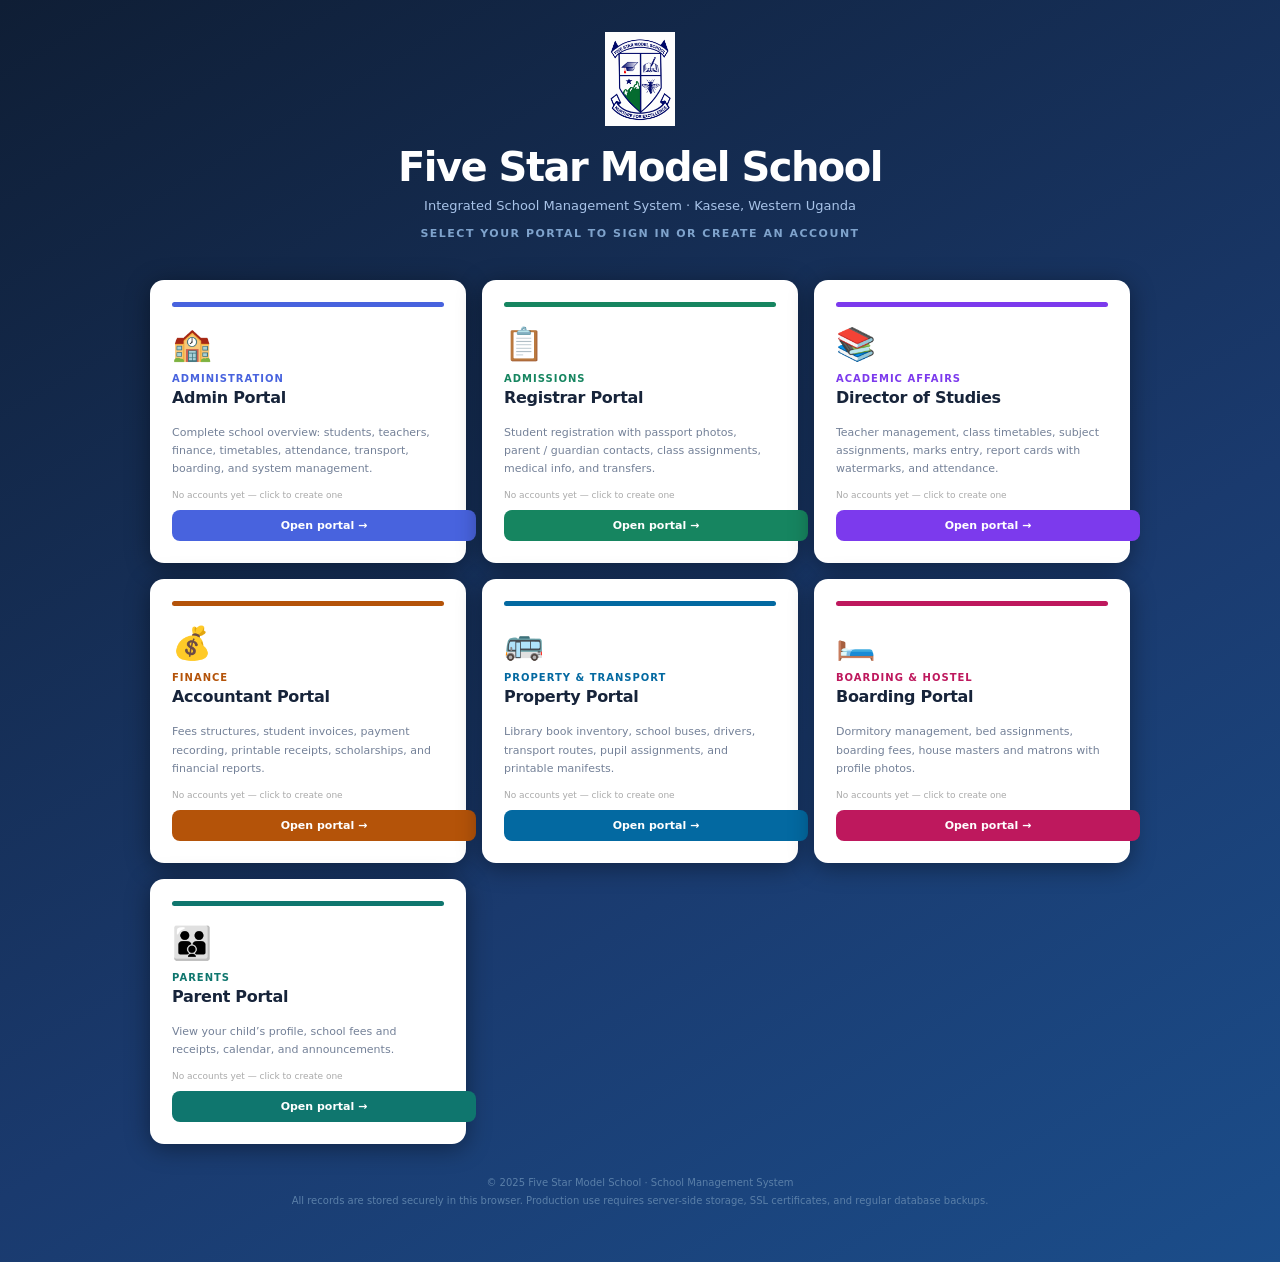
==== commit 13dd70c5: "edited edited" ====
--- a/index.html
+++ b/index.html
@@ -1,287 +1,290 @@
 <!doctype html>
+<!--
+  index.html — Five Star Model School Management System
+  ============================================================
+  This is the PORTAL HUB (home page).  It does NOT require a login.
+  It shows all school portal cards so users can navigate to
+  the correct portal for their role.
+
+  Each portal card:
+    • Shows the portal's color, icon, name, and description
+    • Shows how many accounts have been created for that portal
+    • Links directly to that portal's HTML file
+
+  All portals share shared.js for common utilities and styles.
+-->
 <html lang="en">
 <head>
   <meta charset="utf-8">
-  <meta name="viewport" content="width=device-width, initial-scale=1">
-  <meta name="theme-color" content="#f6f7fb">
-  <title>Kasese Hills Academy | School Management</title>
+  <meta name="viewport" content="width=device-width,initial-scale=1">
+  <meta name="description" content="Five Star Model School Management System — portal selection">
+  <title>Five Star Model School — School Management System</title>
+  <!-- shared.js provides BADGE_SVG, KHA.load(), KHA.STORE, etc. -->
+  <script src="shared.js"></script>
   <style>
-    :root{--ink:#17243a;--muted:#748198;--line:#e6eaf1;--paper:#fff;--canvas:#f6f7fb;--navy:#17263d;--blue:#4863de;--blue-soft:#eef1ff;--green:#168560;--green-soft:#e8f7f0;--amber:#a97015;--amber-soft:#fff5e5;--red:#bd4a4a;--red-soft:#fff0ef;--shadow:0 8px 26px #2034540b;font-family:Inter,ui-sans-serif,system-ui,-apple-system,BlinkMacSystemFont,"Segoe UI",sans-serif}
-    *{box-sizing:border-box}body{margin:0;color:var(--ink);background:var(--canvas);font-size:14px}button,input,select,textarea{font:inherit}button{cursor:pointer}button:disabled{cursor:not-allowed;opacity:.5}
-    .login{min-height:100vh;display:grid;grid-template-columns:1fr 1fr;background:#fff}.welcome{display:flex;flex-direction:column;justify-content:space-between;padding:clamp(28px,6vw,78px);color:white;background:radial-gradient(circle at 10% 10%,#426bbd 0,transparent 38%),linear-gradient(145deg,#14233a,#214675)}.brand{display:flex;gap:12px;align-items:center;font-weight:750}.crest{width:44px;height:44px;display:grid;place-items:center;border-radius:13px;background:#ffffff21;color:white;font-size:22px}.brand small{display:block;margin-top:4px;color:#afc2dc;font-size:10px;font-weight:500;letter-spacing:1px}.welcome-copy{max-width:480px}.welcome-copy small{color:#b9caef;text-transform:uppercase;letter-spacing:2px;font-weight:700}.welcome-copy h1{margin:18px 0;font-size:clamp(38px,5vw,62px);line-height:1.02;letter-spacing:-2px}.welcome-copy p{color:#d0ddf0;line-height:1.8}.welcome footer{color:#b7c8df;font-size:12px}.auth-wrap{display:grid;place-items:center;padding:35px 24px}.auth-card{width:min(100%,420px)}.auth-card h2{margin:0 0 8px;font-size:28px;letter-spacing:-.8px}.sub{margin:0 0 25px;color:var(--muted);font-size:13px}.auth-tabs{display:flex;gap:5px;padding:4px;margin-bottom:18px;border-radius:9px;background:#f2f4f8}.auth-tabs button{flex:1;padding:9px;border:0;border-radius:6px;color:#657187;background:transparent;font-size:12px;font-weight:650}.auth-tabs button.active{color:#344dbb;background:#fff;box-shadow:0 1px 5px #17263d13}
-    .field{display:grid;gap:7px;margin:13px 0}.field label{color:#4f5c70;font-size:11px;font-weight:650}.field input,.field select,.field textarea{width:100%;min-height:42px;padding:10px 12px;border:1px solid #dfe4ec;border-radius:8px;outline:0;color:var(--ink);background:white}.field textarea{min-height:82px;resize:vertical}.field input:focus,.field select:focus,.field textarea:focus{border-color:#8999eb;box-shadow:0 0 0 3px #edf0ff}.hint{color:var(--muted);font-size:10px;line-height:1.5}.auth-error{padding:10px 12px;border-radius:7px;color:var(--red);background:var(--red-soft);font-size:12px;line-height:1.5}.auth-note{margin-top:17px;padding:12px;border-radius:8px;color:#647087;background:#f4f6fa;font-size:11px;line-height:1.6}.btn{display:inline-flex;align-items:center;justify-content:center;gap:7px;min-height:38px;padding:0 13px;border:1px solid transparent;border-radius:8px;color:#fff;background:var(--blue);font-size:11px;font-weight:700}.btn:hover{background:#354fcd}.btn.full{width:100%;margin-top:8px}.btn.secondary{border-color:var(--line);color:#536078;background:#fff}.btn.secondary:hover{background:#f8f9fc}.btn.danger{border-color:#f3d6d4;color:var(--red);background:#fff}.btn.small{min-height:30px;padding:0 9px;font-size:10px}
-    .auth-link{display:block;margin:13px auto 0;border:0;color:#5367d1;background:transparent;font-size:11px;font-weight:650}.codebox{margin:17px 0;padding:17px;border:1px dashed #9baaf4;border-radius:9px;color:#263b77;background:#f5f6ff;text-align:center;font-size:19px;font-weight:750;letter-spacing:1px;overflow-wrap:anywhere}.warn{padding:11px 13px;border-radius:8px;color:#795923;background:#fff7e8;font-size:11px;line-height:1.6}
-    .app{min-height:100vh}.sidebar{position:fixed;inset:0 auto 0 0;z-index:5;display:flex;flex-direction:column;width:246px;padding:18px 13px 14px;color:#dce4f1;background:var(--navy);transition:transform .2s}.sidebar .brand{padding:0 7px 18px;border-bottom:1px solid #ffffff1b;font-size:12px}.sidebar .crest{width:39px;height:39px;background:#314b70}.portal-name{margin:17px 9px 9px;color:#9cabc0;text-transform:uppercase;letter-spacing:1.5px;font-size:10px;font-weight:700}.nav-list{overflow:auto}.nav-group{padding:12px 9px 4px;color:#8193ad;text-transform:uppercase;letter-spacing:1.1px;font-size:9px;font-weight:750}.nav-item{width:100%;display:flex;align-items:center;gap:10px;padding:9px;border:0;border-radius:7px;margin:2px 0;text-align:left;color:#bac5d6;background:transparent;font-size:11px}.nav-item:hover{color:white;background:#ffffff10}.nav-item.active{color:white;background:#2b3d59;box-shadow:inset 3px 0 #8296ff}.nav-ico{width:18px;text-align:center;font-size:14px}.side-bottom{margin-top:auto;padding-top:10px;border-top:1px solid #ffffff1b}.user-mini{display:flex;align-items:center;gap:9px;padding:8px 5px 11px}.avatar{width:34px;height:34px;flex:0 0 auto;display:grid;place-items:center;border-radius:50%;overflow:hidden;color:#354ba6;background:#e9ecff;font-size:10px;font-weight:750}.avatar img{width:100%;height:100%;object-fit:cover}.user-mini strong{display:block;color:#fff;font-size:11px}.user-mini small{display:block;margin-top:3px;color:#9babc1;font-size:9px}.main{min-height:100vh;margin-left:246px}.topbar{height:64px;display:flex;align-items:center;justify-content:space-between;padding:0 27px;border-bottom:1px solid var(--line);background:#fff}.top-left,.top-right{display:flex;align-items:center;gap:10px}.crumb{color:var(--muted);font-size:11px}.crumb strong{color:var(--ink)}.icon-btn{width:33px;height:33px;border:1px solid var(--line);border-radius:8px;color:#58677d;background:#fff}.mobile-menu{display:none}.back-btn:disabled{opacity:.45}.today{color:var(--muted);font-size:10px}.content{max-width:1500px;padding:26px 28px 42px;margin:auto}.page-head{display:flex;align-items:flex-end;justify-content:space-between;gap:14px;margin-bottom:19px}.page-head h1{margin:0;font-size:23px;letter-spacing:-.6px}.page-head p{margin:5px 0 0;color:var(--muted);font-size:11px}.actions{display:flex;gap:8px}.stats{display:grid;grid-template-columns:repeat(4,minmax(0,1fr));gap:12px;margin-bottom:15px}.stat,.panel{min-width:0;border:1px solid #edf0f4;border-radius:10px;background:var(--paper);box-shadow:var(--shadow)}.stat{padding:15px}.stat-label{color:var(--muted);font-size:10px}.stat strong{display:block;margin:9px 0 5px;font-size:22px;letter-spacing:-.5px}.stat small{color:#909aac;font-size:9px}.grid2{display:grid;grid-template-columns:minmax(0,1.5fr) minmax(255px,.8fr);gap:14px;margin-bottom:14px}.panel{padding:16px}.panel-head{display:flex;align-items:center;justify-content:space-between;gap:10px;margin-bottom:13px}.panel-head h2{margin:0;font-size:13px}.panel-head small{color:var(--muted);font-size:10px}.activities{display:grid}.activity{display:grid;grid-template-columns:28px 1fr;gap:9px;padding:9px 0;border-bottom:1px solid #f0f2f6}.activity:last-child{border:0}.activity-icon{width:27px;height:27px;display:grid;place-items:center;border-radius:8px;color:#5163c1;background:var(--blue-soft)}.activity p{margin:0;color:#596579;font-size:10px;line-height:1.5}.activity time{color:#99a3b1;font-size:9px}.bars{display:grid;gap:11px}.barline{display:grid;grid-template-columns:110px 1fr 52px;align-items:center;gap:9px;color:#67748a;font-size:10px}.bar-track{height:8px;border-radius:8px;background:#eef0f5}.bar-fill{height:100%;border-radius:8px;background:#526ce3}.barline strong{text-align:right;color:#28364c;font-size:10px}.notice{margin-bottom:13px;padding:11px 13px;border-radius:8px;color:#69552f;background:#fff7e8;font-size:10px;line-height:1.55}.table-panel{padding:0;overflow:hidden}.table-toolbar{display:flex;align-items:center;justify-content:space-between;gap:10px;padding:14px 15px}.table-toolbar h2{margin:0;font-size:12px}.filters{display:flex;gap:7px}.search{width:min(220px,36vw);min-height:31px;padding:6px 9px;border:1px solid var(--line);border-radius:7px;font-size:10px}.table-scroll{overflow:auto}table{width:100%;border-collapse:collapse;text-align:left;white-space:nowrap}th{padding:9px 13px;border-block:1px solid #f0f2f5;color:#8591a1;background:#fafbfd;text-transform:uppercase;letter-spacing:.4px;font-size:9px}td{padding:10px 13px;border-bottom:1px solid #f0f2f5;color:#536177;font-size:10px}tbody tr:last-child td{border-bottom:0}.person{display:flex;align-items:center;gap:8px}.person strong{display:block;color:#26344a;font-size:10px}.person small{display:block;margin-top:3px;color:#96a0ae;font-size:9px}.badge{display:inline-flex;padding:4px 7px;border-radius:99px;color:var(--green);background:var(--green-soft);font-size:9px;font-weight:700}.badge.warn{color:var(--amber);background:var(--amber-soft)}.badge.bad{color:var(--red);background:var(--red-soft)}.empty{padding:34px 15px;text-align:center;color:var(--muted);font-size:11px}.empty strong{display:block;margin-bottom:5px;color:#36445a}    .cards{display:grid;grid-template-columns:repeat(3,minmax(0,1fr));gap:12px}.module-card h3{margin:7px 0;font-size:12px}.module-card p{color:var(--muted);font-size:10px;line-height:1.5}.watermark-preview{position:relative;overflow:hidden;min-height:280px;padding:28px;border:1px solid #dfe4ec;background:white}.report-watermark{position:absolute;top:50%;left:50%;z-index:0;width:165px;height:190px;transform:translate(-50%,-50%) rotate(-20deg);opacity:.075;pointer-events:none}.report-header,.report-body,.report-table,.report-signatures{position:relative;z-index:1}.report-header{text-align:center;border-bottom:2px solid #233957;padding-bottom:15px}.report-header h2{margin:8px 0;font-size:19px}.report-body{display:flex;gap:20px;margin-top:20px}.passport{width:90px;height:110px;display:grid;place-items:center;border:1px dashed #aeb7c7;color:#8893a4;font-size:10px;text-align:center}.report-table{width:100%}.report-table td,.report-table th{padding:8px;border:1px solid #e6eaf0}.modal-backdrop{position:fixed;inset:0;z-index:20;display:grid;place-items:center;padding:18px;background:#14213780}.modal{width:min(100%,640px);max-height:92vh;overflow:auto;border-radius:12px;background:#fff;box-shadow:0 18px 55px #101d3340}.modal-head{display:flex;justify-content:space-between;align-items:center;padding:15px 18px;border-bottom:1px solid var(--line)}.modal-head h2{margin:0;font-size:15px}.modal-body{padding:6px 18px 17px}.form-grid{display:grid;grid-template-columns:1fr 1fr;gap:0 12px}.form-grid .full{grid-column:1/-1}.modal-actions{display:flex;justify-content:flex-end;gap:8px;padding-top:11px}.toast{position:fixed;z-index:40;bottom:20px;left:50%;transform:translateX(-50%);padding:11px 15px;border-radius:8px;color:#fff;background:#24354e;font-size:11px;box-shadow:var(--shadow)}.recovery-screen{min-height:100vh;display:grid;place-items:center;padding:20px}.recovery-card{width:min(100%,460px);padding:24px;border:1px solid var(--line);border-radius:12px;background:#fff}.photo-upload{display:flex;align-items:center;gap:12px}.photo-preview{width:50px;height:50px;border-radius:50%;object-fit:cover;background:#eef0f7}
-    @media(max-width:1000px){.sidebar{width:220px}.main{margin-left:220px}.content{padding:22px 18px}.stats{grid-template-columns:repeat(2,1fr)}.grid2{grid-template-columns:1fr}.cards{grid-template-columns:repeat(2,1fr)}}
-    @media(max-width:680px){.login{grid-template-columns:1fr}.welcome{min-height:220px;padding:24px}.welcome-copy{margin:32px 0 18px}.welcome-copy h1{font-size:34px;margin:11px 0}.welcome-copy p{font-size:12px;margin:0}.welcome footer{display:none}.auth-wrap{align-items:start;padding:26px 20px}.sidebar{width:250px;transform:translateX(-100%)}.sidebar.open{transform:translateX(0);box-shadow:10px 0 35px #101d3355}.main{margin-left:0}.topbar{height:58px;padding:0 13px}.mobile-menu{display:inline-grid;place-items:center}.today{display:none}.content{padding:19px 13px 30px}.page-head{align-items:flex-start;flex-direction:column}.page-head h1{font-size:21px}.stats{gap:8px}.stat{padding:12px}.stat strong{font-size:19px}.cards{grid-template-columns:1fr 1fr}.filters{width:100%}.table-toolbar{align-items:flex-start;flex-direction:column}.search{width:100%}.top-left{gap:6px}.crumb{font-size:10px}}
-    @media print{body{background:white}.sidebar,.topbar,.page-head,.no-print,.toast{display:none!important}.main{margin:0}.content{max-width:none;padding:0}.panel,.watermark-preview{box-shadow:none;border:0}.table-panel{overflow:visible}.table-scroll{overflow:visible}table{white-space:normal}th,td{font-size:9px}.watermark-preview{min-height:0}.modal-backdrop{display:none!important}}
+    /* ── Hub-specific styles (only used on this landing page) ── */
+
+    /* Full-screen dark blue gradient background */
+    body {
+      margin: 0;
+      min-height: 100vh;
+      background: linear-gradient(150deg, #0f1e35 0%, #1a3a6e 60%, #1b4d8a 100%);
+      display: grid;
+      place-items: center;
+      font-family: Inter, ui-sans-serif, system-ui, sans-serif;
+    }
+
+    /* Centred content wrapper */
+    .hub {
+      width: min(100%, 980px);
+      padding: 32px 20px 52px;
+    }
+
+    /* School crest + name header */
+    .hub-top {
+      display: flex;
+      flex-direction: column;
+      align-items: center;
+      text-align: center;
+      margin-bottom: 40px;
+      color: #fff;
+    }
+    .hub-badge { width: 82px; height: 94px; margin-bottom: 18px; }
+    .hub-top h1 {
+      margin: 0;
+      font-size: clamp(24px, 4vw, 40px);
+      letter-spacing: -1.5px;
+      font-weight: 800;
+    }
+    .hub-top .sub     { margin: 8px 0 0; color: #a8c3e8; font-size: 13px; }
+    .hub-top .tagline {
+      margin: 14px 0 0;
+      color: #7fa3cc;
+      font-size: 11px;
+      font-weight: 600;
+      text-transform: uppercase;
+      letter-spacing: 1.5px;
+    }
+
+    /* Portal cards in a responsive grid */
+    .portals-grid {
+      display: grid;
+      grid-template-columns: repeat(auto-fill, minmax(265px, 1fr));
+      gap: 16px;
+    }
+
+    /* Individual portal card */
+    .portal-card {
+      background: #fff;
+      border-radius: 14px;
+      padding: 22px;
+      text-decoration: none;
+      box-shadow: 0 4px 24px #0006;
+      transition: transform .15s, box-shadow .15s;
+      display: flex;
+      flex-direction: column;
+      cursor: pointer;
+    }
+    .portal-card:hover {
+      transform: translateY(-4px);
+      box-shadow: 0 12px 40px #0009;
+    }
+
+    /* Coloured stripe at the top of each card (portal's brand colour) */
+    .pc-stripe {
+      height: 5px;
+      border-radius: 3px;
+      margin-bottom: 18px;
+    }
+
+    .pc-icon  { font-size: 32px; margin-bottom: 10px; }
+    .pc-label { font-size: 10px; font-weight: 700; text-transform: uppercase; letter-spacing: 1px; margin-bottom: 4px; }
+    .pc-title { font-size: 16px; font-weight: 750; margin: 0 0 6px; color: #17243a; letter-spacing: -.3px; }
+    .pc-desc  { font-size: 11px; color: #748198; line-height: 1.65; flex: 1; margin-bottom: 12px; }
+    .pc-meta  { font-size: 9px; color: #aaa; margin-bottom: 10px; }
+
+    /* "Open portal" button at the bottom of each card */
+    .pc-btn {
+      display: flex;
+      align-items: center;
+      justify-content: center;
+      gap: 6px;
+      padding: 9px 16px;
+      border-radius: 8px;
+      color: #fff;
+      font-size: 11px;
+      font-weight: 700;
+      border: 0;
+      cursor: pointer;
+      width: 100%;
+      text-decoration: none;
+    }
+
+    /* Footer */
+    .hub-footer {
+      text-align: center;
+      margin-top: 30px;
+      color: #5a7fa8;
+      font-size: 10px;
+      line-height: 1.8;
+    }
+
+    /* Responsive: 2-column grid on small screens */
+    @media (max-width: 600px) {
+      .portals-grid { grid-template-columns: 1fr 1fr; }
+      .hub-top h1   { font-size: 22px; }
+    }
+    @media (max-width: 400px) {
+      .portals-grid { grid-template-columns: 1fr; }
+    }
   </style>
 </head>
 <body>
-  <div id="root"></div>
+  <div class="hub">
+    <!-- School crest and title -->
+    <div class="hub-top">
+      <!-- School logo injected by JS below -->
+      <div class="hub-badge" id="hubBadge"></div>
+      <h1>Five Star Model School</h1>
+      <p class="sub">Integrated School Management System · Kasese, Western Uganda</p>
+      <p class="tagline">Select your portal to sign in or create an account</p>
+    </div>
+
+    <!-- Portal cards grid — populated by JavaScript below -->
+    <div class="portals-grid" id="portalsGrid"></div>
+
+    <!-- Footer -->
+    <div class="hub-footer">
+      &copy; 2025 Five Star Model School · School Management System<br>
+      All records are stored securely in this browser.
+      Production use requires server-side storage, SSL certificates, and regular database backups.
+    </div>
+  </div>
+
   <script>
-  (() => {
-    "use strict";
-    // Portal definitions are also the permission map: each role gets only
-    // the pages and record types assigned to that department.
-    const ROLES = {
-      admin:{label:"Administrator",title:"School Administrator",initials:"AD",groups:{
-        "School overview":["Overview","Portal access"],
-        "People & learning":["Students","Teachers","Classes","Subjects","Marks","Student attendance","Teacher attendance","Timetables","Examinations","Report cards"],
-        "Finance":["Fees structure","Invoices","Payments","Scholarships","Financial reports"],
-        "Property & transport":["Books","Book categories","Buses","Drivers","Routes","Transport assignments"],
-        "Boarding":["Dormitories","Beds","Boarding assignments","House masters"]
-      }},
-      registrar:{label:"Registrar",title:"Admissions Registrar",initials:"RG",groups:{"Admissions":["Overview","Students","Student transfers"]}},
-      dos:{label:"Director of Studies",title:"Director of Studies",initials:"DOS",groups:{"Teaching & academics":["Overview","Teachers","Classes","Subjects","Marks","Student attendance","Teacher attendance","Timetables","Examinations","Report cards"]}},
-      accountant:{label:"Accountant",title:"School Accountant",initials:"AC",groups:{"School finances":["Overview","Fees structure","Invoices","Payments","Scholarships","Financial reports"]}},
-      property:{label:"Property Department",title:"Property Officer",initials:"PR",groups:{"Property & transport":["Overview","Books","Book categories","Buses","Drivers","Routes","Transport assignments"]}},
-      boarding:{label:"Boarding & Hostel",title:"Boarding Officer",initials:"BO",groups:{"Boarding house":["Overview","Dormitories","Beds","Boarding assignments","House masters"]}}
-    };
-    // A module definition describes its local-storage collection, add form,
-    // input fields, and table columns. This keeps all department CRUD screens
-    // on the same rendering and validation path.
-    const DEFINITIONS = {
-      Students:{key:"students",module:"Students",add:"Register pupil",noun:"pupil",fields:[["name","Pupil full name","text",1],["admission","Admission number","text",1],["gender","Gender","select",1,["Female","Male"]],["class","Class","select",1,["P.1","P.2","P.3","P.4","P.5","P.6","P.7"]],["stream","Stream","select",1,["A","B"]],["guardian","Parent / guardian","text",1],["phone","Parent phone","tel",1],["address","Home address / village","text"],["medical","Medical information / allergies","textarea"],["photo","Pupil passport photo","photo"],["status","Enrollment status","select",1,["Active","Transferred","Inactive"]]],columns:[["name","Pupil"],["admission","Admission no."],["class","Class"],["stream","Stream"],["guardian","Parent / guardian"],["phone","Contact"],["status","Status"]]},
-      Teachers:{key:"teachers",module:"Teachers",add:"Register teacher",noun:"teacher",fields:[["name","Full name","text",1],["staffId","Staff ID","text",1],["subjects","Subjects taught","text",1],["classes","Classes assigned","text",1],["phone","Phone number","tel",1],["email","Email address","email"],["photo","Teacher profile photo","photo"],["status","Status","select",1,["Active","On leave","Inactive"]]],columns:[["name","Teacher"],["staffId","Staff ID"],["subjects","Subjects"],["classes","Classes"],["phone","Contact"],["status","Status"]]},
-      Classes:{key:"classes",module:"Classes",add:"Create class / stream",noun:"class",fields:[["class","Class name","select",1,["P.1","P.2","P.3","P.4","P.5","P.6","P.7"]],["stream","Stream","text",1],["teacher","Class teacher","text"],["capacity","Pupil capacity","number"],["room","Classroom","text"]],columns:[["class","Class"],["stream","Stream"],["teacher","Class teacher"],["capacity","Capacity"],["room","Room"]]},
-      Subjects:{key:"subjects",module:"Subjects",add:"Add subject",noun:"subject",fields:[["name","Subject name","text",1],["code","Subject code","text",1],["classes","Classes taught","text",1],["teacher","Assigned teacher","text"],["periods","Periods per week","number"]],columns:[["name","Subject"],["code","Code"],["classes","Classes"],["teacher","Teacher"],["periods","Periods / week"]]},
-      Marks:{key:"marks",module:"Marks",add:"Enter marks",noun:"assessment mark",fields:[["admission","Pupil admission no.","text",1],["class","Class & stream","text",1],["subject","Subject","text",1],["assessment","Assessment","text",1],["score","Score","number",1],["outOf","Maximum score","number",1]],columns:[["admission","Pupil"],["class","Class"],["subject","Subject"],["assessment","Assessment"],["score","Score"],["outOf","Out of"],["grade","Grade"]]},
-      "Student attendance":{key:"attendance",module:"Student attendance",add:"Mark pupil attendance",noun:"attendance record",fields:[["date","Date","date",1],["admission","Pupil admission no.","text",1],["name","Pupil name","text",1],["class","Class & stream","text",1],["time","Check-in time","time"],["status","Attendance","select",1,["Present","Absent","Late"]]],columns:[["date","Date"],["name","Pupil"],["admission","Admission no."],["class","Class"],["time","Check-in"],["status","Status"]]},
-      "Teacher attendance":{key:"teacherAttendance",module:"Teacher attendance",add:"Mark teacher attendance",noun:"teacher attendance record",fields:[["date","Date","date",1],["name","Teacher name","text",1],["staffId","Staff ID","text",1],["time","Check-in time","time"],["status","Attendance","select",1,["Present","Absent","Late","On leave"]]],columns:[["date","Date"],["name","Teacher"],["staffId","Staff ID"],["time","Check-in"],["status","Status"]]},
-      Timetables:{key:"timetables",module:"Timetables",add:"Add timetable lesson",noun:"timetable lesson",fields:[["type","Timetable type","select",1,["Class","Teacher","Subject"]],["day","Day","select",1,["Monday","Tuesday","Wednesday","Thursday","Friday","Saturday"]],["period","Period / time","text",1],["class","Class & stream","text",1],["subject","Subject","text",1],["teacher","Teacher","text",1],["room","Room","text"]],columns:[["type","Type"],["day","Day"],["period","Period"],["class","Class"],["subject","Subject"],["teacher","Teacher"],["room","Room"]]},
-      Examinations:{key:"examinations",module:"Examinations",add:"Schedule examination",noun:"examination",fields:[["name","Exam / assessment","text",1],["class","Class & stream","text",1],["subject","Subject","text",1],["date","Date","date",1],["start","Start time","time",1],["end","End time","time"],["room","Exam room","text"],["invigilator","Invigilator","text"]],columns:[["name","Examination"],["class","Class"],["subject","Subject"],["date","Date"],["start","Starts"],["end","Ends"],["room","Room"],["invigilator","Invigilator"]]},
-      "Fees structure":{key:"fees",module:"Fees structure",add:"Add fees structure",noun:"fees structure",fields:[["name","Structure name","text",1],["class","Class / category","text",1],["term","Term","text",1],["tuition","Tuition (UGX)","number",1],["boarding","Boarding (UGX)","number"],["transport","Transport (UGX)","number"],["due","Due date","date"]],columns:[["name","Structure"],["class","Class"],["term","Term"],["tuition","Tuition · UGX"],["boarding","Boarding · UGX"],["transport","Transport · UGX"],["due","Due date"]]},
-      Invoices:{key:"invoices",module:"Invoices",add:"Create invoice",noun:"invoice",fields:[["admission","Pupil admission no.","text",1],["name","Pupil name","text",1],["class","Class & stream","text",1],["term","Term","text",1],["amount","Invoice amount (UGX)","number",1],["due","Due date","date",1],["status","Status","select",1,["Unpaid","Part-paid","Paid"]]],columns:[["name","Pupil"],["admission","Admission no."],["class","Class"],["term","Term"],["amount","Amount · UGX"],["due","Due"],["status","Status"]]},
-      Payments:{key:"payments",module:"Payments",add:"Record payment",noun:"payment",fields:[["name","Pupil name","text",1],["admission","Admission number","text",1],["reference","Receipt number","text",1],["amount","Amount (UGX)","number",1],["method","Payment method","select",1,["Cash","Mobile Money","Bank","Other"]],["date","Payment date","date",1],["status","Status","select",1,["Paid","Part-paid"]]],columns:[["date","Date"],["name","Pupil"],["reference","Receipt no."],["amount","Amount · UGX"],["method","Method"],["status","Status"]]},
-      Scholarships:{key:"scholarships",module:"Scholarships",add:"Add discount / scholarship",noun:"scholarship",fields:[["name","Pupil name","text",1],["admission","Admission number","text",1],["type","Type","select",1,["Scholarship","Discount","Bursary","Staff discount"]],["amount","Amount (UGX)","number",1],["term","Term","text",1],["notes","Reason / notes","textarea"]],columns:[["name","Pupil"],["admission","Admission no."],["type","Type"],["amount","Amount · UGX"],["term","Term"],["notes","Notes"]]},
-      Books:{key:"books",module:"Books",add:"Register book",noun:"book",fields:[["title","Book title","text",1],["category","Book category","text",1],["isbn","ISBN / asset code","text"],["quantity","Number of copies","number",1],["location","Location","text"],["status","Stock status","select",1,["In stock","Low stock","Checked out"]]],columns:[["title","Book"],["category","Category"],["isbn","ISBN / code"],["quantity","Copies"],["location","Location"],["status","Status"]]},
-      "Book categories":{key:"bookCategories",module:"Book categories",add:"Add book category",noun:"book category",fields:[["name","Category name","text",1],["description","Description","textarea"]],columns:[["name","Category"],["description","Description"]]},
-      Buses:{key:"buses",module:"Buses",add:"Register bus",noun:"bus",fields:[["registration","Registration number","text",1],["model","Bus model","text",1],["capacity","Seat capacity","number",1],["route","Assigned route","text"],["status","Vehicle status","select",1,["Active","Maintenance","Inactive"]]],columns:[["registration","Registration"],["model","Model"],["capacity","Seats"],["route","Route"],["status","Status"]]},
-      Drivers:{key:"drivers",module:"Drivers",add:"Register driver",noun:"driver",fields:[["name","Driver full name","text",1],["license","Driving licence no.","text",1],["phone","Phone number","tel",1],["bus","Assigned bus","text"],["photo","Driver photo","photo"],["status","Status","select",1,["Active","On leave","Inactive"]]],columns:[["name","Driver"],["license","Licence"],["phone","Contact"],["bus","Bus"],["status","Status"]]},
-      Routes:{key:"routes",module:"Routes",add:"Create bus route",noun:"route",fields:[["name","Route name","text",1],["driver","Driver","text",1],["bus","Bus registration","text",1],["pickup","Pickup points","textarea",1],["dropoff","Drop-off points","textarea",1],["fee","Transport fee (UGX)","number"]],columns:[["name","Route"],["driver","Driver"],["bus","Bus"],["pickup","Pickup points"],["dropoff","Drop-off points"],["fee","Fee · UGX"]]},
-      "Transport assignments":{key:"transport",module:"Transport assignments",add:"Assign pupil to bus",noun:"transport assignment",fields:[["name","Pupil name","text",1],["admission","Admission no.","text",1],["route","Route","text",1],["pickup","Pickup point","text",1],["dropoff","Drop-off point","text",1],["fee","Transport fee (UGX)","number"],["status","Status","select",1,["Assigned","Pending","Inactive"]]],columns:[["name","Pupil"],["admission","Admission no."],["route","Route"],["pickup","Pickup"],["dropoff","Drop-off"],["fee","Fee · UGX"],["status","Status"]]},
-      Dormitories:{key:"dormitories",module:"Dormitories",add:"Create dormitory",noun:"dormitory",fields:[["name","Dormitory name","text",1],["gender","Accommodation","select",1,["Boys","Girls"]],["capacity","Bed capacity","number",1],["master","House master / matron","text"],["fee","Boarding fee (UGX)","number"]],columns:[["name","Dormitory"],["gender","For"],["capacity","Beds"],["master","House master / matron"],["fee","Fee · UGX"]]},
-      Beds:{key:"beds",module:"Beds",add:"Add bed",noun:"bed",fields:[["dormitory","Dormitory","text",1],["bedNumber","Bed number","text",1],["status","Status","select",1,["Available","Occupied","Maintenance"]]],columns:[["dormitory","Dormitory"],["bedNumber","Bed no."],["status","Status"]]},
-      "Boarding assignments":{key:"boarding",module:"Boarding assignments",add:"Assign pupil to bed",noun:"boarding assignment",fields:[["name","Pupil name","text",1],["admission","Admission number","text",1],["dormitory","Dormitory","text",1],["bed","Bed number","text",1],["fee","Boarding fee (UGX)","number",1],["term","Term","text",1],["status","Status","select",1,["Assigned","Pending","Left"]]],columns:[["name","Pupil"],["admission","Admission no."],["dormitory","Dormitory"],["bed","Bed"],["fee","Fee · UGX"],["term","Term"],["status","Status"]]},
-      "House masters":{key:"houseMasters",module:"House masters",add:"Register house master / matron",noun:"house master / matron",fields:[["name","Full name","text",1],["role","Role","select",1,["House master","Matron"]],["dormitory","Assigned dormitory","text",1],["phone","Phone number","tel",1],["photo","Profile photo","photo"],["status","Status","select",1,["Active","On leave"]]],columns:[["name","Staff member"],["role","Role"],["dormitory","Dormitory"],["phone","Contact"],["status","Status"]]}
-    };
-    // Non-administrator roles can manage their department; Administrator
-    // can inspect and manage records from every department.
-    const ROLE_MODULES={admin:Object.keys(DEFINITIONS),registrar:["Students"],dos:["Teachers","Classes","Subjects","Marks","Student attendance","Teacher attendance","Timetables","Examinations","Report cards"],accountant:["Fees structure","Invoices","Payments","Scholarships","Financial reports"],property:["Books","Book categories","Buses","Drivers","Routes","Transport assignments"],boarding:["Dormitories","Beds","Boarding assignments","House masters"]};
-    const ICONS={"Overview":"⌂","Portal access":"⚿","Students":"♙","Teachers":"♧","Classes":"▤","Subjects":"▧","Marks":"✎","Student attendance":"◷","Teacher attendance":"◷","Timetables":"▦","Examinations":"✎","Report cards":"▤","Fees structure":"＄","Invoices":"▤","Payments":"＄","Scholarships":"☆","Financial reports":"▥","Books":"▤","Book categories":"▤","Buses":"▣","Drivers":"♙","Routes":"↗","Transport assignments":"♙","Dormitories":"▥","Beds":"▦","Boarding assignments":"♙","House masters":"♧"};
-    // Prototype state lives in this browser. A production deployment should
-    // replace localStorage with an authenticated, backed-up server database.
-    let db={},accounts=[],customFields=[],role="",user={},page="Overview",history=[],query="",authMode="signin",authError="",selectedRole="admin",recoveryContext=null,portalPreview="";
-    const root=document.getElementById("root");
-    const esc=value=>String(value??"").replace(/[&<>"']/g,c=>({"&":"&amp;","<":"&lt;",">":"&gt;",'"':"&quot;","'":"&#39;"}[c]));
-    const today=()=>new Date().toISOString().slice(0,10);
-    const initials=name=>String(name||"").trim().split(/\s+/).slice(0,2).map(part=>part[0]||"").join("").toUpperCase();
-    function loadJSON(key,fallback){try{const value=JSON.parse(localStorage.getItem(key)||"null");return value??fallback}catch(error){console.error("Could not read "+key,error);return fallback}}
-    db=loadJSON("kasese-school-data",{});
-    Object.values(DEFINITIONS).forEach(def=>{if(!Array.isArray(db[def.key]))db[def.key]=[]});
-    accounts=loadJSON("kasese-school-accounts",[]);if(!Array.isArray(accounts))accounts=[];
-    // Normalize records/accounts saved by the earlier prototype version so
-    // changing the interface does not silently lose pupil and staff details.
-    db.students=db.students.map(row=>({...row,admission:row.admission||row.id||"",guardian:row.guardian||row.parent||"",status:row.status||"Active"}));
-    db.teachers=db.teachers.map(row=>({...row,staffId:row.staffId||row.id||"",subjects:row.subjects||row.subject||"",classes:row.classes||row.class||"",status:row.status||"Active"}));
-    db.payments=db.payments.map(row=>({...row,reference:row.reference||row.id||"",amount:amountNumber(row.amount)}));
-    accounts=accounts.map(account=>({...account,name:account.name||account.fullName||"School user"}));
-    customFields=loadJSON("kasese-school-custom-fields",[]);if(!Array.isArray(customFields))customFields=[];
-    function saveDB(){try{localStorage.setItem("kasese-school-data",JSON.stringify(db));return true}catch(error){console.error("Could not save school records",error);toast("Could not save. Browser storage may be full.");return false}}
-    function amountNumber(value){return Number(String(value??"").replace(/[^\d.-]/g,""))||0}
-    function persistAccounts(){try{localStorage.setItem("kasese-school-accounts",JSON.stringify(accounts));return true}catch(error){console.error("Could not save account data",error);throw new Error("Could not save to this browser. Check available storage.")}}
-    function toast(message){document.querySelector(".toast")?.remove();const el=document.createElement("div");el.className="toast";el.textContent=message;document.body.appendChild(el);setTimeout(()=>el.remove(),3200)}
-    function randCode(){return Array.from(crypto.getRandomValues(new Uint8Array(16)),b=>b.toString(16).padStart(2,"0")).join("").toUpperCase()}
-    function hex(bytes){return Array.from(new Uint8Array(bytes),b=>b.toString(16).padStart(2,"0")).join("")}
-    // Hash passwords rather than storing the plain text in the prototype.
-    async function hashPassword(password,salt){if(!crypto?.subtle)throw Error("Password protection is unavailable in this browser. Open the app through localhost.");const enc=new TextEncoder(),key=await crypto.subtle.importKey("raw",enc.encode(password),"PBKDF2",false,["deriveBits"]);return hex(await crypto.subtle.deriveBits({name:"PBKDF2",salt:enc.encode(salt),iterations:150000,hash:"SHA-256"},key,256))}
-
-    // Render sign-in, account creation, and recovery forms from one shared UI.
-    function loginScreen(){
-      const signup=authMode==="signup",forgot=authMode==="forgot";
-      root.innerHTML=`<main class="login"><section class="welcome"><div class="brand"><span class="crest">✦</span><span>Kasese Hills Academy<small>SCHOOL MANAGEMENT SYSTEM</small></span></div><div class="welcome-copy"><small>Kasese · Uganda</small><h1>One school.<br>Working together.</h1><p>Manage learning, people and school life from one place — designed for our community.</p></div><footer>Kasese, Western Region · Uganda</footer></section><section class="auth-wrap"><div class="auth-card">
-        <h2>${signup?"Create your account":forgot?"Reset your password":"Welcome back"}</h2><p class="sub">${signup?"Create an account for your school portal.":forgot?"Enter your portal details and saved recovery code.":"Choose your portal and sign in to continue."}</p>
-        ${forgot?"":`<div class="auth-tabs"><button type="button" data-auth="signin" class="${!signup?"active":""}">Sign in</button><button type="button" data-auth="signup" class="${signup?"active":""}">Create account</button></div>`}
-        <form id="authForm" novalidate><div class="field"><label for="authRole">Portal</label><select id="authRole" name="role">${Object.entries(ROLES).map(([key,item])=>`<option value="${key}" ${selectedRole===key?"selected":""}>${esc(item.label)}</option>`).join("")}</select></div>
-        ${signup?`<div class="field"><label for="fullName">Full name</label><input id="fullName" name="fullName" maxlength="80" autocomplete="name" required></div>`:""}
-        <div class="field"><label for="email">Email address</label><input id="email" name="email" type="email" maxlength="254" autocomplete="email" required></div>
-        ${forgot?`<div class="field"><label for="recoveryCode">Recovery code</label><input id="recoveryCode" name="recoveryCode" autocomplete="off" autocapitalize="characters" required><small class="hint">Use the code shown when your account was created or last recovered.</small></div>`:""}
-        <div class="field"><label for="password">${forgot?"New password":"Password"}</label><input id="password" name="password" type="password" minlength="8" autocomplete="${signup||forgot?"new-password":"current-password"}" placeholder="At least 8 characters" required></div>
-        ${signup||forgot?`<div class="field"><label for="confirmPassword">Confirm password</label><input id="confirmPassword" name="confirmPassword" type="password" minlength="8" autocomplete="new-password" required></div>`:""}
-        ${authError?`<p class="auth-error" role="alert">${esc(authError)}</p>`:""}
-        <button class="btn full" type="submit">${signup?"Create account":forgot?"Reset password":"Sign in"} →</button></form>
-        ${forgot?`<button class="auth-link" data-auth="signin">Back to sign in</button>`:!signup?`<button class="auth-link" data-auth="forgot">Forgot your password?</button>`:""}
-        <div class="auth-note"><strong>Prototype notice</strong><br>Accounts and school records are saved only in this browser. Production use requires secure server-side accounts, approvals, database backups and email/SMS services.</div>
-      </div></section></main>`;
-      root.querySelectorAll("[data-auth]").forEach(button=>button.addEventListener("click",()=>{authMode=button.dataset.auth;authError="";loginScreen()}));
-      root.querySelector("#authRole").addEventListener("change",event=>selectedRole=event.target.value);
-      root.querySelector("#authForm").addEventListener("submit",authenticate);
-    }
-    // Show the one-time recovery code, but persist only its salted hash.
-    function showRecovery(code,account,title){
-      recoveryContext={code,account};
-      root.innerHTML=`<main class="recovery-screen"><section class="recovery-card"><div class="brand"><span class="crest" style="background:#1e3d65">✦</span><span>Kasese Hills Academy<small>SCHOOL ACCOUNT RECOVERY</small></span></div><h2 style="margin-top:24px">Save your recovery code</h2><p class="sub">${esc(title)}. This code is shown once. Keep it private and store it somewhere safe.</p><div class="warn">Anyone with this code can reset this portal account’s password. Do not share it.</div><div class="codebox" id="shownRecoveryCode">${esc(code)}</div><div class="actions"><button class="btn secondary" id="copyRecovery">Copy code</button><button class="btn" id="finishRecovery">I saved it — continue →</button></div></section></main>`;
-      root.querySelector("#copyRecovery").addEventListener("click",async()=>{try{await navigator.clipboard.writeText(code);toast("Recovery code copied.")}catch(error){toast("Select and copy the recovery code.")}});
-      root.querySelector("#finishRecovery").addEventListener("click",()=>{if(!recoveryContext)return;const context=recoveryContext;recoveryContext=null;sessionStorage.setItem("kha-role",context.account.role);sessionStorage.setItem("kha-user",JSON.stringify({name:context.account.name,email:context.account.email}));role=context.account.role;user=context.account;page="Overview";history=[];render()});
-    }
-    // Create a role-specific account, verify a sign-in, or reset a password
-    // using the account's recovery code.
-    async function authenticate(event){
-      event.preventDefault();const form=event.currentTarget,data=new FormData(form),mode=authMode;selectedRole=String(data.get("role")||"");const roleKey=selectedRole,email=String(data.get("email")||"").trim().toLowerCase(),password=String(data.get("password")||"");authError="";
-      if(!ROLES[roleKey]||!/^[^\s@]+@[^\s@]+\.[^\s@]+$/.test(email)){authError="Choose a portal and enter a valid email address.";loginScreen();return}
-      if((mode==="signup"||mode==="forgot"||password)&&password.length<8){authError="Passwords must be at least 8 characters.";loginScreen();return}
-      const submit=form.querySelector('[type="submit"]');submit.disabled=true;submit.textContent=mode==="signup"?"Creating…":mode==="forgot"?"Resetting…":"Signing in…";
-      try{
-        if(mode==="signup"){
-          const name=String(data.get("fullName")||"").trim();if(!name||name.length>80)throw Error("Enter your name (up to 80 characters).");if(password!==data.get("confirmPassword"))throw Error("The passwords do not match.");
-          if(accounts.some(account=>account.role===roleKey&&account.email===email))throw Error("That email already has an account in this portal.");
-          const salt=randCode(),recoverySalt=randCode(),code=randCode(),account={role:roleKey,email,name,salt,passwordHash:await hashPassword(password,salt),recoverySalt,recoveryHash:await hashPassword(code,recoverySalt),createdAt:new Date().toISOString()};
-          accounts.push(account);persistAccounts();showRecovery(code,account,"Account created");return;
-        }
-        const account=accounts.find(item=>item.role===roleKey&&item.email===email);if(!account)throw Error("No account was found for that email and portal.");
-        if(mode==="forgot"){
-          const code=String(data.get("recoveryCode")||"").replace(/\s+/g,"").toUpperCase();if(!account.recoverySalt||!account.recoveryHash)throw Error("This account has no recovery code. Contact the school administrator.");if(await hashPassword(code,account.recoverySalt)!==account.recoveryHash)throw Error("The recovery code is incorrect.");if(password!==data.get("confirmPassword"))throw Error("The new passwords do not match.");
-          const nextCode=randCode(),salt=randCode(),recoverySalt=randCode();account.salt=salt;account.passwordHash=await hashPassword(password,salt);account.recoverySalt=recoverySalt;account.recoveryHash=await hashPassword(nextCode,recoverySalt);persistAccounts();showRecovery(nextCode,account,"Password reset");return;
-        }
-        if(await hashPassword(password,account.salt)!==account.passwordHash)throw Error("Incorrect password.");
-        if(!account.recoverySalt||!account.recoveryHash){const code=randCode(),recoverySalt=randCode();account.recoverySalt=recoverySalt;account.recoveryHash=await hashPassword(code,recoverySalt);persistAccounts();showRecovery(code,account,"Set up password recovery");return}
-        loginSuccess(account);
-      }catch(error){console.error("Authentication failed.",error);authError=error.message||"Could not complete the account request.";loginScreen();const input=root.querySelector("#email");if(input){input.value=email;input.focus()}}
-    }
-    function loginSuccess(account){role=account.role;user=account;sessionStorage.setItem("kha-role",role);sessionStorage.setItem("kha-user",JSON.stringify({name:account.name,email:account.email}));page="Overview";history=[];render()}
-    function signOut(){sessionStorage.removeItem("kha-role");sessionStorage.removeItem("kha-user");role="";user={};page="Overview";history=[];authMode="signin";authError="";loginScreen()}
-
-    function activeRole(){return portalPreview||role}
-    // Admin preview changes the visible role menu without changing the
-    // administrator's actual signed-in identity.
-    function permittedPages(){const selected=activeRole();return selected==="admin"?["Overview","Portal access","Report cards","Financial reports",...Object.keys(DEFINITIONS)]:["Overview",...ROLE_MODULES[selected]]}
-    function pageGroupLabel(group,item){return group}
-    function shell(){
-      const current=ROLES[activeRole()];if(!current){loginScreen();return}
-      const groups=Object.entries(current.groups).map(([group,pages])=>`<div class="nav-group">${esc(group)}</div>${pages.filter(item=>permittedPages().includes(item)).map(item=>`<button class="nav-item ${page===item?"active":""}" data-page="${esc(item)}"><span class="nav-ico">${ICONS[item]||"•"}</span>${esc(item)}</button>`).join("")}`).join("");
-      root.innerHTML=`<div class="app"><aside class="sidebar" id="sidebar"><div class="brand"><span class="crest">✦</span><span>Kasese Hills Academy<small>SCHOOL MANAGEMENT</small></span></div><div class="portal-name">${esc(current.label)} portal${portalPreview?` · Admin preview`:""}</div><nav class="nav-list">${groups}</nav><div class="side-bottom"><div class="user-mini"><span class="avatar">${esc(initials(user.name||current.title))}</span><span><strong>${esc(user.name||current.title)}</strong><small>${esc(ROLES[role].label)} · Kasese</small></span></div><button class="nav-item" id="signout"><span class="nav-ico">↪</span>Sign out</button></div></aside>
-      <main class="main"><header class="topbar"><div class="top-left"><button class="icon-btn mobile-menu" id="menuToggle" aria-label="Open menu">☰</button><button class="icon-btn back-btn" id="backButton" aria-label="Go back" ${history.length?"":"disabled"}>←</button><div class="crumb">Kasese Hills Academy / <strong>${esc(page)}</strong></div></div><div class="top-right">${portalPreview?`<button class="btn secondary small" id="exitPreview">Exit portal preview</button>`:""}<span class="today">${new Date().toLocaleDateString("en-GB",{weekday:"long",day:"numeric",month:"short",year:"numeric"})}</span><span class="avatar">${esc(initials(user.name||current.title))}</span></div></header><section id="content" class="content"></section></main></div>`;
-      root.querySelectorAll("[data-page]").forEach(button=>button.addEventListener("click",()=>navigate(button.dataset.page)));
-      root.querySelector("#backButton").addEventListener("click",goBack);root.querySelector("#signout").addEventListener("click",signOut);
-      root.querySelector("#exitPreview")?.addEventListener("click",()=>{portalPreview="";page="Overview";history=[];render()});
-      root.querySelector("#menuToggle").addEventListener("click",()=>root.querySelector("#sidebar").classList.toggle("open"));
-      const content=root.querySelector("#content");content.addEventListener("click",onContentClick);content.addEventListener("input",onContentInput);content.addEventListener("submit",onContentSubmit);renderPage();
-    }
-    function navigate(next){if(!next||next===page)return;history.push(page);page=next;query="";render()}
-    function goBack(){page=history.pop()||"Overview";query="";render()}
-    function render(){if(!role||!ROLES[role]){role="";loginScreen();return}shell()}
-    function heading(title,description,actions=""){return `<div class="page-head"><div><h1>${esc(title)}</h1><p>${esc(description)}</p></div><div class="actions">${actions}</div></div>`}
-    function metric(label,value,detail){return `<article class="stat"><span class="stat-label">${esc(label)}</span><strong>${esc(value)}</strong><small>${esc(detail)}</small></article>`}
-    // Dashboard figures are calculated from saved school records.
-    function dashboard(){
-      const dashboardRole=activeRole();
-      const students=db.students.length,teachers=db.teachers.length,classes=db.classes.length;
-      const collected=db.payments.reduce((sum,row)=>sum+amountNumber(row.amount),0),invoiced=db.invoices.reduce((sum,row)=>sum+amountNumber(row.amount),0);
-      const absent=db.attendance.filter(row=>row.date===today()&&row.status==="Absent").length,attendanceCount=db.attendance.filter(row=>row.date===today()).length;
-      const outstanding=Math.max(0,invoiced-collected);
-      const values=dashboardRole==="admin"?[metric("Total pupils",students,"Registered pupil records"),metric("Teachers",teachers,"Registered staff records"),metric("Classes & streams",classes,"Created class groups"),metric("Fees collected",`UGX ${collected.toLocaleString("en-UG")}`,"Recorded payments"),metric("Outstanding fees",`UGX ${outstanding.toLocaleString("en-UG")}`,"Invoices less recorded payments"),metric("Today’s attendance",attendanceCount,`${absent} marked absent today`)]:dashboardRole==="accountant"?[metric("Fees collected",`UGX ${collected.toLocaleString("en-UG")}`,"Recorded payments"),metric("Outstanding fees",`UGX ${outstanding.toLocaleString("en-UG")}`,"Invoices less recorded payments"),metric("Invoices",db.invoices.length,"Created invoices"),metric("Scholarships & discounts",db.scholarships.length,"Recorded awards")]:dashboardRole==="registrar"?[metric("Registered pupils",students,"Pupil records"),metric("Classes",classes,"Available class groups"),metric("Pupil transfers",db.students.filter(s=>s.status==="Transferred").length,"Marked as transferred"),metric("New admissions",students,"Records in this browser")]:dashboardRole==="dos"?[metric("Teachers",teachers,"Registered staff"),metric("Classes",classes,"Class groups"),metric("Subjects",db.subjects.length,"Subjects"),metric("Marks entered",db.marks.length,"Assessment records")]:dashboardRole==="property"?[metric("Book titles",db.books.length,"Library inventory records"),metric("Buses",db.buses.length,"Vehicles"),metric("Routes",db.routes.length,"School routes"),metric("Pupils assigned",db.transport.length,"Transport records")]:[metric("Boarding pupils",db.boarding.length,"Room assignments"),metric("Dormitories",db.dormitories.length,"Created dormitories"),metric("Beds",db.beds.length,"Registered beds"),metric("House staff",db.houseMasters.length,"Masters & matrons")];
-      const recent=Object.values(DEFINITIONS).flatMap(def=>(db[def.key]||[]).map(row=>({row,module:def.module}))).sort((a,b)=>(b.row.createdAt||"").localeCompare(a.row.createdAt||"")).slice(0,6);
-      return `${heading(`Good ${new Date().getHours()<12?"morning":"day"}, ${user.name?.split(" ")[0]||"team"} 👋`,"Here is the latest school activity.")}
-      <div class="stats">${values.join("")}</div><div class="grid2"><section class="panel"><div class="panel-head"><div><h2>Department overview</h2><small>Current records in this school workspace</small></div></div><div class="bars">${[["Pupils",students],["Teachers",teachers],["Classes",classes],["Subjects",db.subjects.length],["Buses",db.buses.length],["Boarding assignments",db.boarding.length]].map(([label,n])=>`<div class="barline"><span>${label}</span><div class="bar-track"><div class="bar-fill" style="width:${Math.min(100,Math.max(5,Number(n)*5))}%"></div></div><strong>${n}</strong></div>`).join("")}</div></section>
-      <section class="panel"><div class="panel-head"><div><h2>Recent activity</h2><small>Recently added school records</small></div></div><div class="activities">${recent.length?recent.map(({row,module})=>`<div class="activity"><span class="activity-icon">${ICONS[module]||"•"}</span><div><p><strong>${esc(row.name||row.title||row.admission||row.registration||"New record")}</strong> · ${esc(module)}</p><time>${row.createdAt?new Date(row.createdAt).toLocaleString():"Existing record"}</time></div></div>`).join(""):`<div class="empty">New records will appear here.</div>`}</div></section></div>
-      ${role==="admin"&&!portalPreview?`<section class="panel"><div class="panel-head"><div><h2>All school portals</h2><small>Open a portal view to see its department workspace.</small></div></div><div class="cards">${Object.entries(ROLES).filter(([key])=>key!=="admin").map(([key,item])=>`<article class="panel module-card"><span class="badge">${esc(item.label)}</span><h3>${esc(item.title)}</h3><p>View department workspace and create its records.</p><button class="btn secondary small" data-open-role="${key}">Open portal view →</button></article>`).join("")}</div></section>`:""}`;
-    }
-    function portalAccess(){
-      return `${heading("Portal access","Review the separate school portal workspaces and account counts.")}<div class="notice">Portal accounts are stored in this browser prototype. New accounts should be approved and provisioned by school management before production use.</div><div class="cards">${Object.entries(ROLES).map(([key,item])=>`<article class="panel module-card"><span class="badge">${esc(item.label)}</span><h3>${esc(item.title)}</h3><p>${accounts.filter(a=>a.role===key).length} local account(s) · separate sign-in for this portal.</p><button class="btn secondary small" data-open-role="${key}">View portal →</button></article>`).join("")}</div>`;
-    }
-    function recordsPage(module){
-      if(module==="Report cards")return reportCardsPage();
-      if(module==="Financial reports")return financialReportsPage();
-      const def=DEFINITIONS[module];if(!def)return `${heading(module,"Workspace")}`;
-      const rows=(db[def.key]||[]).filter(row=>JSON.stringify(row).toLowerCase().includes(query.toLowerCase()));
-      const custom=customFields.filter(field=>field.module===module);
-      const action=`<button class="btn" data-create="${esc(module)}">＋ ${esc(def.add)}</button><button class="btn secondary" data-action="print-list">Print preview</button>`;
-      const cols=def.columns;
-      return `${heading(module,description(module),action)}${module==="Payments"?`<div class="notice">Payment reminders can be prepared here. Sending SMS/WhatsApp requires connecting a trusted messaging provider.</div>`:""}
-      <section class="panel table-panel"><div class="table-toolbar"><h2>${esc(module)} · ${rows.length} record(s)</h2><div class="filters"><input class="search" data-search placeholder="Search records…" value="${esc(query)}"></div></div>
-      ${rows.length?`<div class="table-scroll"><table><thead><tr>${cols.map(([,label])=>`<th>${esc(label)}</th>`).join("")}${custom.map(field=>`<th>${esc(field.label)}</th>`).join("")}<th>Actions</th></tr></thead><tbody>${rows.map(row=>`<tr>${cols.map(([key,label])=>`<td>${key==="name"||key==="title"?`<div class="person">${row.photo?`<span class="avatar"><img src="${esc(row.photo)}" alt=""></span>`:`<span class="avatar">${esc(initials(row[key]))}</span>`}<span><strong>${esc(row[key]||"—")}</strong><small>${esc(row.admission||row.staffId||row.code||"")}</small></span></div>`:key==="status"?badge(row[key]):esc(displayValue(row[key]))}</td>`).join("")}${custom.map(field=>`<td>${esc(row.customFields?.[field.id]||"—")}</td>`).join("")}<td><div class="actions"><button class="btn secondary small" data-edit="${esc(module)}" data-id="${esc(row._id)}">Edit</button><button class="btn danger small" data-delete="${esc(module)}" data-id="${esc(row._id)}">Delete</button>${module==="Payments"?`<button class="btn secondary small" data-receipt="${esc(row._id)}">Receipt</button>`:""}</div></td></tr>`).join("")}</tbody></table></div>`:`<div class="empty"><strong>No ${esc(module.toLowerCase())} records yet</strong>Use “${esc(def.add)}” to add the first record.</div>`}</section>`;
-    }
-    function description(module){return({Students:"Register pupils, assign class and stream, capture parent contacts, medical information and photos.",Teachers:"Register teachers, their subjects, assigned classes and profile photos.",Classes:"Create primary classes and streams and assign a class teacher.",Subjects:"Create subjects and assign teachers and classes.",Marks:"Enter assessments and calculate totals, averages, grades and positions.", "Student attendance":"Record daily pupil attendance as present, absent or late.","Teacher attendance":"Record staff attendance and check-in times.",Timetables:"Create class, teacher and subject timetables.",Examinations:"Schedule examinations by subject, class, date and venue.","Fees structure":"Set up tuition, boarding and transport fees by class and term.",Invoices:"Create pupil invoices and track due dates and payment status.",Payments:"Record payments and print receipts.",Scholarships:"Record discounts, scholarships and bursaries.","Financial reports":"Review invoices, receipts and balances.",Books:"Register books and track library inventory.","Book categories":"Create categories for the school book inventory.",Buses:"Register buses, capacity and vehicle status.",Drivers:"Register bus drivers, licences, contacts and photos.",Routes:"Create routes, assign drivers and buses and record pickup/drop-off points.","Transport assignments":"Assign pupils to routes and store pickup/drop-off details.",Dormitories:"Create dormitories, capacity and house staff.",Beds:"Register beds and track availability.", "Boarding assignments":"Assign pupils to dormitories and beds and record boarding fees.","House masters":"Register house masters and matrons with profile photos."})[module]||"Manage school records."}
-    function displayValue(value){if(value===undefined||value===null||value==="")return "—";if(typeof value==="number")return value.toLocaleString("en-UG");return String(value)}
-    function badge(value){const text=String(value||"—"),style=/absent|unpaid|inactive|maintenance|low stock|left/i.test(text)?"bad":/late|part|pending|leave|checked out/i.test(text)?"warn":"";return `<span class="badge ${style}">${esc(text)}</span>`}
-    function reportCardsPage(){
-      const students=db.students,marks=db.marks;
-      return `${heading("Pupil report cards","Select a pupil to preview a printable report card with the school badge watermark and passport photo.",`<button class="btn secondary" data-action="print-report">Print current preview</button>`)}
-      <div class="field no-print"><label for="reportStudent">Pupil</label><select id="reportStudent"><option value="">Choose pupil…</option>${students.map((student,index)=>`<option value="${index}">${esc(student.name)} · ${esc(student.admission)}</option>`).join("")}</select></div><div id="reportPreview">${reportMarkup(students[0]||null,marks.filter(mark=>!students[0]||mark.admission===students[0].admission))}</div>`;
-    }
-    // Build a printable report card; totals and grades are calculated from
-    // the pupil's assessment records and the badge is used as a watermark.
-    function reportMarkup(student,marks){
-      if(!student)return `<div class="panel empty">Register a pupil before creating a report card.</div>`;
-      const bySubject={};marks.forEach(mark=>{const key=mark.subject||"Subject";(bySubject[key]||(bySubject[key]=[])).push(mark)});
-      const rows=Object.entries(bySubject).map(([subject,list])=>{const score=list.reduce((sum,item)=>sum+(Number(item.score)||0),0),out=list.reduce((sum,item)=>sum+(Number(item.outOf)||0),0),percent=out?score/out*100:0;return{subject,total:score,out,percent,grade:grade(percent)}})
-        .sort((a,b)=>b.percent-a.percent);
-      const total=rows.reduce((sum,row)=>sum+row.total,0),out=rows.reduce((sum,row)=>sum+row.out,0),average=rows.length?rows.reduce((sum,row)=>sum+row.percent,0)/rows.length:0;
-      const rank=studentsRank(student);
-      return `<article class="watermark-preview"><svg class="report-watermark" viewBox="0 0 160 190" aria-hidden="true"><path d="M80 8 145 32v56c0 42-26 74-65 94C41 162 15 130 15 88V32L80 8Z" fill="#d9ad4a" stroke="#203858" stroke-width="6"/><path d="M31 47 80 29l49 18v40c0 30-17 54-49 72-32-18-49-42-49-72V47Z" fill="none" stroke="#203858" stroke-width="3"/><text x="80" y="84" text-anchor="middle" font-size="30" fill="#203858">✦</text><text x="80" y="119" text-anchor="middle" font-family="Arial,sans-serif" font-size="21" font-weight="bold" fill="#203858">KHA</text><text x="80" y="139" text-anchor="middle" font-family="Arial,sans-serif" font-size="8" letter-spacing="2" fill="#203858">KASESE</text></svg><header class="report-header"><div style="font-size:26px">✦</div><strong>KASESE HILLS ACADEMY</strong><h2>PUPIL PROGRESS REPORT</h2><span>Kasese · Uganda · ${esc(new Date().getFullYear())}</span></header><div class="report-body"><div class="passport">${student.photo?`<img src="${esc(student.photo)}" alt="Pupil passport photo" style="width:100%;height:100%;object-fit:cover">`:"PASSPORT PHOTO"}</div><div><p><strong>Name:</strong> ${esc(student.name)}<br><strong>Admission no:</strong> ${esc(student.admission)}<br><strong>Class:</strong> ${esc(student.class)} · Stream ${esc(student.stream)}<br><strong>Term:</strong> ${esc(rows[0]?.term||"School term")}<br><strong>Class position:</strong> ${rank||"—"}</p></div></div><table class="report-table"><thead><tr><th>Subject</th><th>Total</th><th>Out of</th><th>Average</th><th>Grade</th></tr></thead><tbody>${rows.length?rows.map(row=>`<tr><td>${esc(row.subject)}</td><td>${row.total}</td><td>${row.out}</td><td>${row.percent.toFixed(1)}%</td><td>${row.grade}</td></tr>`).join(""):`<tr><td colspan="5">No assessment marks have been entered for this pupil.</td></tr>`}</tbody><tfoot><tr><th>Total / average</th><th>${total}</th><th>${out}</th><th>${average.toFixed(1)}%</th><th>${grade(average)}</th></tr></tfoot></table><div class="report-signatures" style="display:flex;justify-content:space-between;margin-top:34px;font-size:10px"><span>Class teacher: ____________________</span><span>Head teacher: ____________________</span></div></article>`;
-    }
-    function grade(percent){return percent>=80?"D1":percent>=75?"D2":percent>=70?"C3":percent>=65?"C4":percent>=60?"C5":percent>=55?"C6":percent>=50?"P7":percent>=45?"P8":"F9"}
-    function studentsRank(student){const all=db.students.map(item=>{const rows=db.marks.filter(mark=>mark.admission===item.admission),total=rows.reduce((sum,row)=>sum+(Number(row.score)||0),0),out=rows.reduce((sum,row)=>sum+(Number(row.outOf)||0),0);return{admission:item.admission,average:out?total/out*100:0}}).sort((a,b)=>b.average-a.average);const index=all.findIndex(row=>row.admission===student.admission);return index>=0&&all[index].average?index+1:null}
-    function financialReportsPage(){
-      const invoices=db.invoices,payments=db.payments,totalInvoiced=invoices.reduce((sum,row)=>sum+amountNumber(row.amount),0),collected=payments.reduce((sum,row)=>sum+amountNumber(row.amount),0);
-      return `${heading("Financial reports","Review fees billed, money received and outstanding balances.",`<button class="btn secondary" data-action="print-list">Print report</button>`)}<div class="stats">${metric("Invoices",invoices.length,"Created invoices")}${metric("Invoiced",`UGX ${totalInvoiced.toLocaleString("en-UG")}`,"Total invoice amounts")}${metric("Collected",`UGX ${collected.toLocaleString("en-UG")}`,"Payment receipts")}${metric("Balance",`UGX ${Math.max(0,totalInvoiced-collected).toLocaleString("en-UG")}`,"Invoiced less paid")}</div><section class="panel"><div class="panel-head"><h2>Recent payments</h2><button class="btn secondary small" data-page="Payments">View payments</button></div><p class="hint">SMS and WhatsApp reminders require a messaging service. This prototype does not send messages or collect real payments.</p></section>`;
-    }
-    function renderPage(){
-      const content=root.querySelector("#content");if(!content)return;
-      if(page==="Overview"){content.innerHTML=dashboard();return}
-      if(page==="Portal access"&&role==="admin"){content.innerHTML=portalAccess();return}
-      if(page==="Report cards"){content.innerHTML=reportCardsPage();return}
-      if(page==="Financial reports"){content.innerHTML=financialReportsPage();return}
-      if(!permittedPages().includes(page)){content.innerHTML=`<section class="panel empty"><strong>Page not available</strong>This page is not part of your portal.</section>`;return}
-      content.innerHTML=recordsPage(page);
-    }
-    function customFor(module){return customFields.filter(field=>field.module===module)}
-    function fieldMarkup(field,value=""){
-      const [key,label,type,required,options]=field;const req=required?"required":"",val=esc(value);
-      if(type==="photo")return `<div class="field"><label for="f-${key}">${esc(label)}</label><div class="photo-upload"><img class="photo-preview" src="${val||""}" alt="" ${value?"":"hidden"}><input id="f-${key}" name="${key}" type="file" accept="image/*"></div></div>`;
-      if(type==="select")return `<div class="field"><label for="f-${key}">${esc(label)}${required?" *":""}</label><select id="f-${key}" name="${key}" ${req}><option value="">Choose…</option>${(options||[]).map(option=>`<option ${value===option?"selected":""}>${esc(option)}</option>`).join("")}</select></div>`;
-      if(type==="textarea")return `<div class="field full"><label for="f-${key}">${esc(label)}${required?" *":""}</label><textarea id="f-${key}" name="${key}" ${req}>${val}</textarea></div>`;
-      return `<div class="field"><label for="f-${key}">${esc(label)}${required?" *":""}</label><input id="f-${key}" name="${key}" type="${esc(type)}" value="${type==="date"?val:val}" ${req} ${type==="number"?'min="0"':''}></div>`;
-    }
-    // Reuse the module schema for creating and editing records, including
-    // optional profile photos and custom inputs.
-    function openRecordForm(module,id=null){
-      const def=DEFINITIONS[module],existing=id?(db[def.key]||[]).find(row=>row._id===id):null;if(!def)return;
-      const custom=customFor(module),fields=def.fields.map(field=>fieldMarkup(field,existing?.[field[0]])).join("")+
-        custom.map(field=>fieldMarkup([`custom_${field.id}`,field.label,field.type,field.required,field.options],existing?.customFields?.[field.id])).join("");
-      const wrap=document.createElement("div");wrap.className="modal-backdrop";wrap.innerHTML=`<div class="modal" role="dialog" aria-modal="true"><div class="modal-head"><h2>${existing?"Edit":"Add"} ${esc(def.noun)}</h2><button class="icon-btn" data-close aria-label="Close">×</button></div><form id="recordForm"><div class="modal-body"><div class="form-grid">${fields}</div><div class="modal-actions"><button class="btn secondary" type="button" data-close>Cancel</button><button class="btn" type="submit">${existing?"Save changes":"Save record"}</button></div></div></form></div>`;
-      document.body.appendChild(wrap);wrap.querySelectorAll("[data-close]").forEach(btn=>btn.addEventListener("click",()=>wrap.remove()));wrap.addEventListener("click",event=>{if(event.target===wrap)wrap.remove()});
-      wrap.querySelectorAll('input[type="file"]').forEach(input=>input.addEventListener("change",()=>{const file=input.files?.[0];if(!file)return;if(file.size>8*1024*1024){toast("Choose an image smaller than 8 MB.");input.value="";return}const image=new Image();image.onload=()=>{const canvas=document.createElement("canvas"),scale=Math.min(1,240/Math.max(image.width,image.height));canvas.width=Math.max(1,image.width*scale);canvas.height=Math.max(1,image.height*scale);canvas.getContext("2d").drawImage(image,0,0,canvas.width,canvas.height);input.dataset.image=canvas.toDataURL("image/jpeg",.76);const preview=input.parentElement.querySelector("img");preview.src=input.dataset.image;preview.hidden=false};image.onerror=()=>toast("Could not open the selected photo.");image.src=URL.createObjectURL(file)}));
-      wrap.querySelector("#recordForm").addEventListener("submit",async event=>{event.preventDefault();const form=event.currentTarget,fd=new FormData(form),record={...(existing||{}),_id:existing?existing._id:crypto.randomUUID(),createdAt:existing?.createdAt||new Date().toISOString(),updatedAt:new Date().toISOString(),customFields:{...(existing?.customFields||{})}};
-        for(const field of def.fields){const [key,label,type]=field;if(type==="photo"){const input=form.elements[key];if(input?.dataset.image)record[key]=input.dataset.image;continue}record[key]=fd.get(key)||"";if(type==="number"&&record[key]!=="")record[key]=Number(record[key])}
-        custom.forEach(field=>{const key=`custom_${field.id}`;record.customFields[field.id]=fd.get(key)||""});
-        if(def.key==="marks"){const maximum=Number(record.outOf);if(!maximum||Number(record.score)>maximum){toast("Score must not exceed a positive maximum mark.");return}record.grade=grade(Number(record.score)/maximum*100)}
-        let target=(db[def.key]||[]);if(existing){const index=target.findIndex(row=>row._id===id);if(index<0)return;target[index]=record}else target.unshift(record);
-        if(!saveDB())return;wrap.remove();renderPage();toast(existing?"Record updated.":"Record added.");
-      });
-      wrap.querySelector('input:not([type=file]),select,textarea')?.focus();
-    }
-    function onContentClick(event){
-      const pageBtn=event.target.closest("[data-page]");if(pageBtn){navigate(pageBtn.dataset.page);return}
-      const roleBtn=event.target.closest("[data-open-role]");if(roleBtn){if(role!=="admin")return;portalPreview=roleBtn.dataset.openRole;page="Overview";history=[];render();return}
-      const create=event.target.closest("[data-create]");if(create){openRecordForm(create.dataset.create);return}
-      const edit=event.target.closest("[data-edit]");if(edit){openRecordForm(edit.dataset.edit,edit.dataset.id);return}
-      const remove=event.target.closest("[data-delete]");if(remove){const def=DEFINITIONS[remove.dataset.delete],records=db[def.key],index=records.findIndex(row=>row._id===remove.dataset.id);if(index<0)return;if(!confirm(`Delete this ${def.noun}? This cannot be undone.`))return;records.splice(index,1);if(saveDB()){renderPage();toast("Record deleted.")}return}
-      const receipt=event.target.closest("[data-receipt]");if(receipt){const row=db.payments.find(item=>item._id===receipt.dataset.receipt);if(row)printReceipt(row);return}
-      const action=event.target.closest("[data-action]")?.dataset.action;if(action==="print-list")window.print();if(action==="print-report")window.print();
-    }
-    function onContentInput(event){
-      if(event.target.matches("[data-search]")){query=event.target.value;const pos=event.target.selectionStart;renderPage();const input=root.querySelector("[data-search]");input?.focus();input?.setSelectionRange(pos,pos)}
-      if(event.target.id==="reportStudent"){const student=db.students[Number(event.target.value)]||null;const marks=db.marks.filter(mark=>!student||mark.admission===student.admission);root.querySelector("#reportPreview").innerHTML=reportMarkup(student,marks)}
-    }
-    function onContentSubmit(){}
-    function printReceipt(row){
-      const win=window.open("","_blank","width=720,height=760");if(!win){toast("Allow pop-ups to preview the receipt.");return}
-      win.document.write(`<!doctype html><html><head><title>School fee receipt</title><style>body{font:14px Arial;padding:35px;color:#17243a}.receipt{max-width:620px;margin:auto;border:1px solid #ccd3df;padding:30px}.center{text-align:center}table{width:100%;margin-top:24px;border-collapse:collapse}td{padding:12px;border:1px solid #ddd}.muted{color:#68758a}</style></head><body><article class="receipt"><header class="center"><h1>KASESE HILLS ACADEMY</h1><p>Kasese · Uganda</p><h2>OFFICIAL FEE RECEIPT</h2></header><table><tr><td>Receipt number</td><td>${esc(row.reference)}</td></tr><tr><td>Date</td><td>${esc(row.date)}</td></tr><tr><td>Pupil</td><td>${esc(row.name)}</td></tr><tr><td>Admission number</td><td>${esc(row.admission)}</td></tr><tr><td>Amount received</td><td>UGX ${esc(Number(row.amount||0).toLocaleString("en-UG"))}</td></tr><tr><td>Method</td><td>${esc(row.method)}</td></tr></table><p style="margin-top:35px">Cashier: ____________________ <span style="float:right">Parent: ____________________</span></p><p class="center muted">Thank you. Please keep this receipt.</p></article><script>window.onload=()=>window.print()<\/script></body></html>`);win.document.close()
-    }
-    const savedRole=sessionStorage.getItem("kha-role");
-    if(savedRole&&ROLES[savedRole]){role=savedRole;user=loadJSON("kha-user",{});render()}else loginScreen();
+  /*
+   * Hub page script
+   * ---------------
+   * Inserts the school logo and dynamically builds the portal
+   * cards.  Using JavaScript keeps the HTML clean and makes it easy to
+   * add or rename portals in one place.
+   */
+  (function () {
+
+    // Inject the school logo into the hub header
+    document.getElementById("hubBadge").innerHTML = KHA.BADGE_SVG;
+
+    /*
+     * Portal definitions
+     * ------------------
+     * Each entry describes one department portal.
+     * key   – must match a key in KHA.ROLES and the portal HTML filename
+     * icon  – emoji shown on the card
+     * color – portal brand colour (stripe + button)
+     * file  – path to the portal HTML file
+     * desc  – one-line description of the portal's responsibilities
+     */
+    const portals = [
+      {
+        key:   "admin",
+        icon:  "🏫",
+        label: "Administration",
+        title: "Admin Portal",
+        desc:  "Complete school overview: students, teachers, finance, timetables, attendance, transport, boarding, and system management.",
+        color: "#4863de",
+        file:  "portal-admin.html"
+      },
+      {
+        key:   "registrar",
+        icon:  "📋",
+        label: "Admissions",
+        title: "Registrar Portal",
+        desc:  "Student registration with passport photos, parent / guardian contacts, class assignments, medical info, and transfers.",
+        color: "#168560",
+        file:  "portal-registrar.html"
+      },
+      {
+        key:   "dos",
+        icon:  "📚",
+        label: "Academic Affairs",
+        title: "Director of Studies",
+        desc:  "Teacher management, class timetables, subject assignments, marks entry, report cards with watermarks, and attendance.",
+        color: "#7c3aed",
+        file:  "portal-dos.html"
+      },
+      {
+        key:   "accountant",
+        icon:  "💰",
+        label: "Finance",
+        title: "Accountant Portal",
+        desc:  "Fees structures, student invoices, payment recording, printable receipts, scholarships, and financial reports.",
+        color: "#b45309",
+        file:  "portal-accountant.html"
+      },
+      {
+        key:   "property",
+        icon:  "🚌",
+        label: "Property & Transport",
+        title: "Property Portal",
+        desc:  "Library book inventory, school buses, drivers, transport routes, pupil assignments, and printable manifests.",
+        color: "#0369a1",
+        file:  "portal-property.html"
+      },
+      {
+        key:   "boarding",
+        icon:  "🛏️",
+        label: "Boarding & Hostel",
+        title: "Boarding Portal",
+        desc:  "Dormitory management, bed assignments, boarding fees, house masters and matrons with profile photos.",
+        color: "#be185d",
+        file:  "portal-boarding.html"
+      },
+      {
+        key:   "parent",
+        icon:  "👪",
+        label: "Parents",
+        title: "Parent Portal",
+        desc:  "View your child’s profile, school fees and receipts, calendar, and announcements.",
+        color: "#0f766e",
+        file:  "portal-parent.html"
+      }
+    ];
+
+    const grid = document.getElementById("portalsGrid");
+
+    portals.forEach(function (p) {
+      // Count existing accounts for this portal (read from localStorage)
+      const accountCount = KHA.load(KHA.STORE.accounts, [])
+        .filter(function (a) { return a.role === p.key; }).length;
+
+      const accountLabel = accountCount === 0
+        ? "No accounts yet — click to create one"
+        : accountCount + " account" + (accountCount > 1 ? "s" : "") + " registered";
+
+      // Build the card as an <a> tag so it is keyboard-navigable
+      const card = document.createElement("a");
+      card.className = "portal-card";
+      card.href      = p.file;
+
+      card.innerHTML =
+        /* Coloured top stripe */
+        '<div class="pc-stripe" style="background:' + p.color + '"></div>'
+        /* Icon */
+        + '<div class="pc-icon" aria-hidden="true">' + p.icon + '</div>'
+        /* Role label (small, coloured) */
+        + '<div class="pc-label" style="color:' + p.color + '">' + p.label + '</div>'
+        /* Portal title */
+        + '<h2 class="pc-title">' + p.title + '</h2>'
+        /* Description */
+        + '<p class="pc-desc">' + p.desc + '</p>'
+        /* Account count meta */
+        + '<div class="pc-meta">' + accountLabel + '</div>'
+        /* Open button */
+        + '<div class="pc-btn" style="background:' + p.color + '">Open portal →</div>';
+
+      grid.appendChild(card);
+    });
+
   })();
   </script>
 </body>
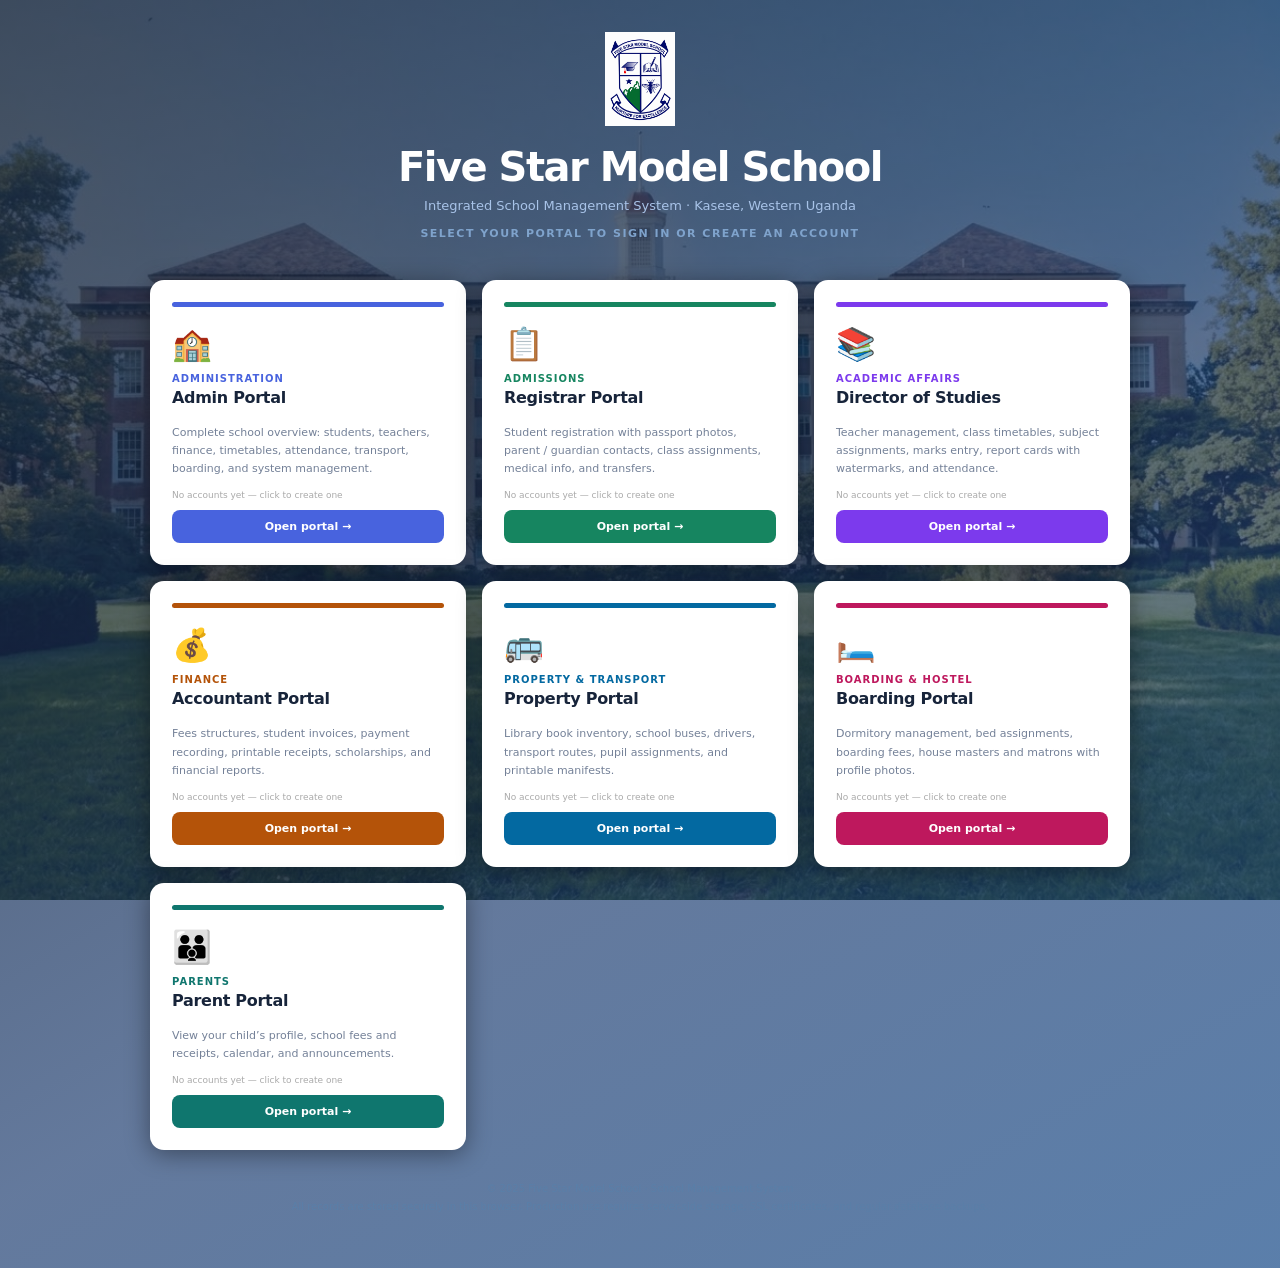
==== commit 72bce5b0: "EDITED EDITED THE SCHOOL  TEAM" ====
--- a/index.html
+++ b/index.html
@@ -28,7 +28,9 @@
     body {
       margin: 0;
       min-height: 100vh;
-      background: linear-gradient(150deg, #0f1e35 0%, #1a3a6e 60%, #1b4d8a 100%);
+      background:
+        linear-gradient(150deg, rgba(15, 30, 53, 0.78), rgba(26, 58, 110, 0.68) 60%, rgba(27, 77, 138, 0.72)),
+        url("house.jpg") center / cover no-repeat fixed;
       display: grid;
       place-items: center;
       font-family: Inter, ui-sans-serif, system-ui, sans-serif;
@@ -109,7 +111,7 @@
       align-items: center;
       justify-content: center;
       gap: 6px;
-      padding: 9px 16px;
+      padding: 10px 15px;
       border-radius: 8px;
       color: #fff;
       font-size: 11px;
@@ -118,6 +120,7 @@
       cursor: pointer;
       width: 100%;
       text-decoration: none;
+      box-sizing: border-box;
     }
 
     /* Footer */
@@ -143,7 +146,7 @@
   <div class="hub">
     <!-- School crest and title -->
     <div class="hub-top">
-      <!-- School logo injected by JS below -->
+      <!-- Badge SVG injected by JS below -->
       <div class="hub-badge" id="hubBadge"></div>
       <h1>Five Star Model School</h1>
       <p class="sub">Integrated School Management System · Kasese, Western Uganda</p>
@@ -165,13 +168,13 @@
   /*
    * Hub page script
    * ---------------
-   * Inserts the school logo and dynamically builds the portal
+   * Inserts the school badge SVG and dynamically builds the portal
    * cards.  Using JavaScript keeps the HTML clean and makes it easy to
    * add or rename portals in one place.
    */
   (function () {
 
-    // Inject the school logo into the hub header
+    // Inject the school badge into the hub header
     document.getElementById("hubBadge").innerHTML = KHA.BADGE_SVG;
 
     /*
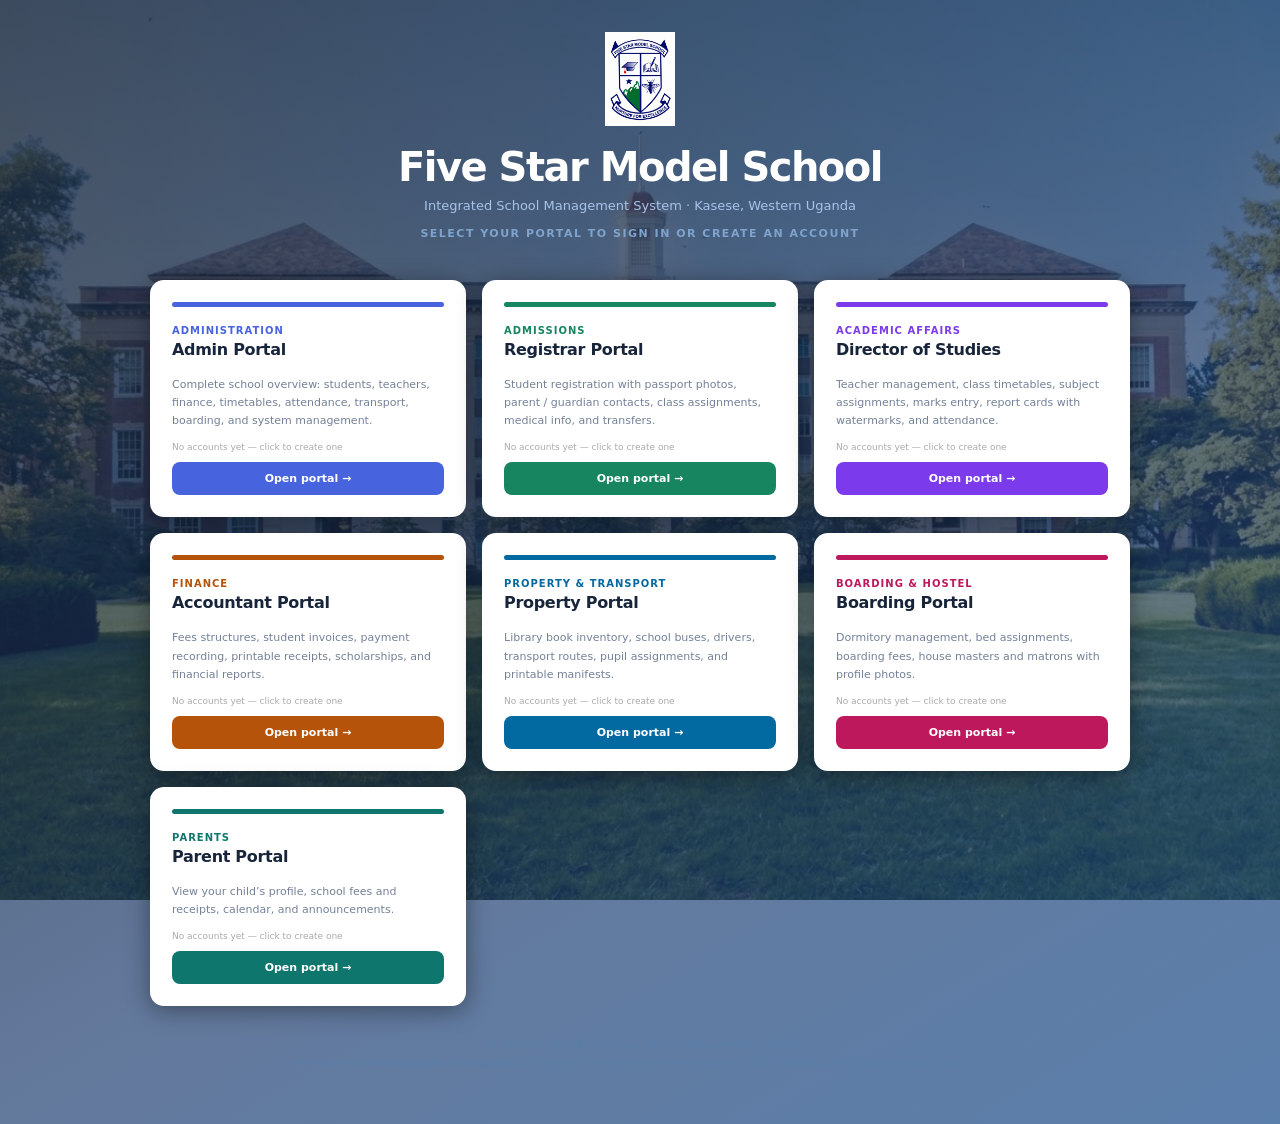
==== commit 1abc45fc: "EDITED EDITED THE ICONS" ====
--- a/index.html
+++ b/index.html
@@ -272,8 +272,6 @@
       card.innerHTML =
         /* Coloured top stripe */
         '<div class="pc-stripe" style="background:' + p.color + '"></div>'
-        /* Icon */
-        + '<div class="pc-icon" aria-hidden="true">' + p.icon + '</div>'
         /* Role label (small, coloured) */
         + '<div class="pc-label" style="color:' + p.color + '">' + p.label + '</div>'
         /* Portal title */
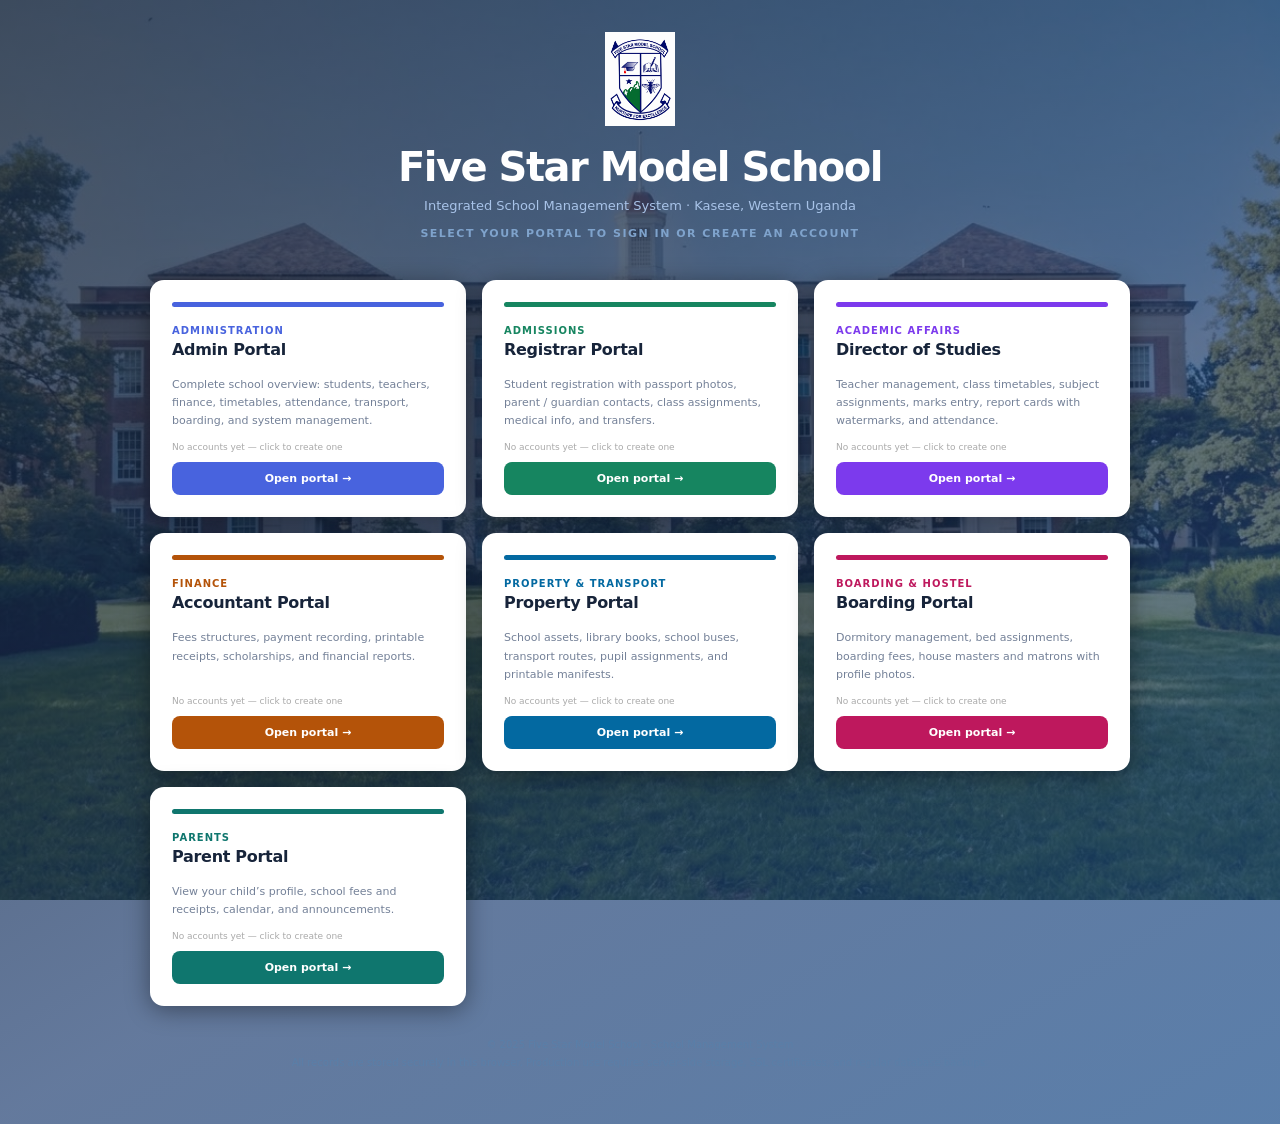
==== commit 6dd89974: "edited edited" ====
--- a/index.html
+++ b/index.html
@@ -220,7 +220,7 @@
         icon:  "💰",
         label: "Finance",
         title: "Accountant Portal",
-        desc:  "Fees structures, student invoices, payment recording, printable receipts, scholarships, and financial reports.",
+        desc:  "Fees structures, payment recording, printable receipts, scholarships, and financial reports.",
         color: "#b45309",
         file:  "portal-accountant.html"
       },
@@ -229,7 +229,7 @@
         icon:  "🚌",
         label: "Property & Transport",
         title: "Property Portal",
-        desc:  "Library book inventory, school buses, drivers, transport routes, pupil assignments, and printable manifests.",
+        desc:  "School assets, library books, school buses, transport routes, pupil assignments, and printable manifests.",
         color: "#0369a1",
         file:  "portal-property.html"
       },
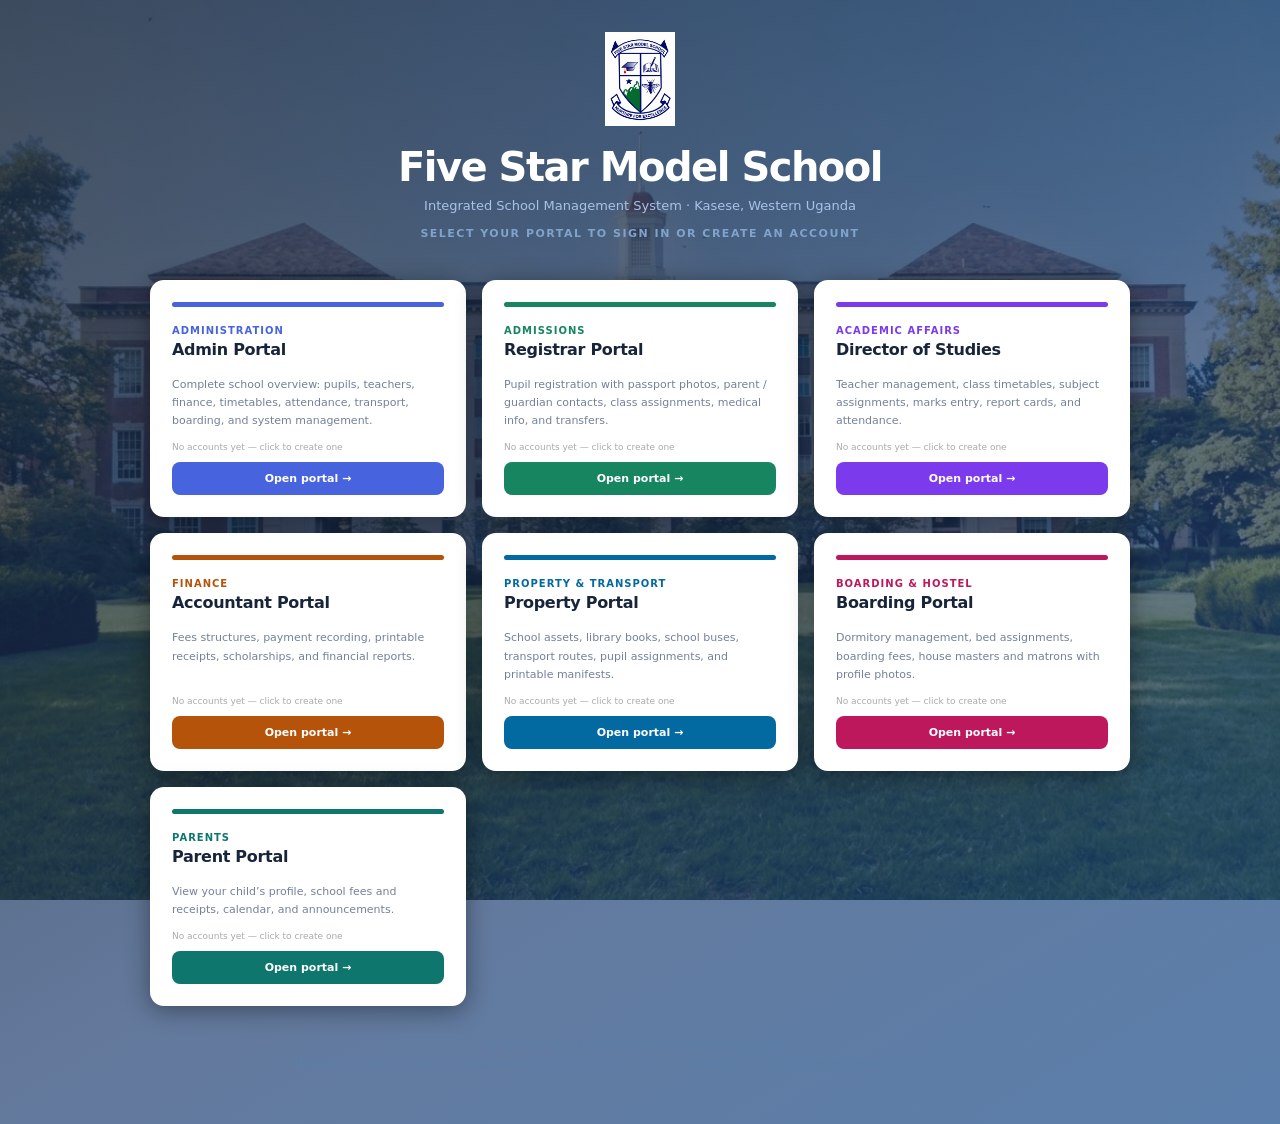
==== commit bf893254: "EDITED EDITED" ====
--- a/index.html
+++ b/index.html
@@ -193,7 +193,7 @@
         icon:  "🏫",
         label: "Administration",
         title: "Admin Portal",
-        desc:  "Complete school overview: students, teachers, finance, timetables, attendance, transport, boarding, and system management.",
+        desc:  "Complete school overview: pupils, teachers, finance, timetables, attendance, transport, boarding, and system management.",
         color: "#4863de",
         file:  "portal-admin.html"
       },
@@ -202,7 +202,7 @@
         icon:  "📋",
         label: "Admissions",
         title: "Registrar Portal",
-        desc:  "Student registration with passport photos, parent / guardian contacts, class assignments, medical info, and transfers.",
+        desc:  "Pupil registration with passport photos, parent / guardian contacts, class assignments, medical info, and transfers.",
         color: "#168560",
         file:  "portal-registrar.html"
       },
@@ -211,7 +211,7 @@
         icon:  "📚",
         label: "Academic Affairs",
         title: "Director of Studies",
-        desc:  "Teacher management, class timetables, subject assignments, marks entry, report cards with watermarks, and attendance.",
+        desc:  "Teacher management, class timetables, subject assignments, marks entry, report cards, and attendance.",
         color: "#7c3aed",
         file:  "portal-dos.html"
       },
